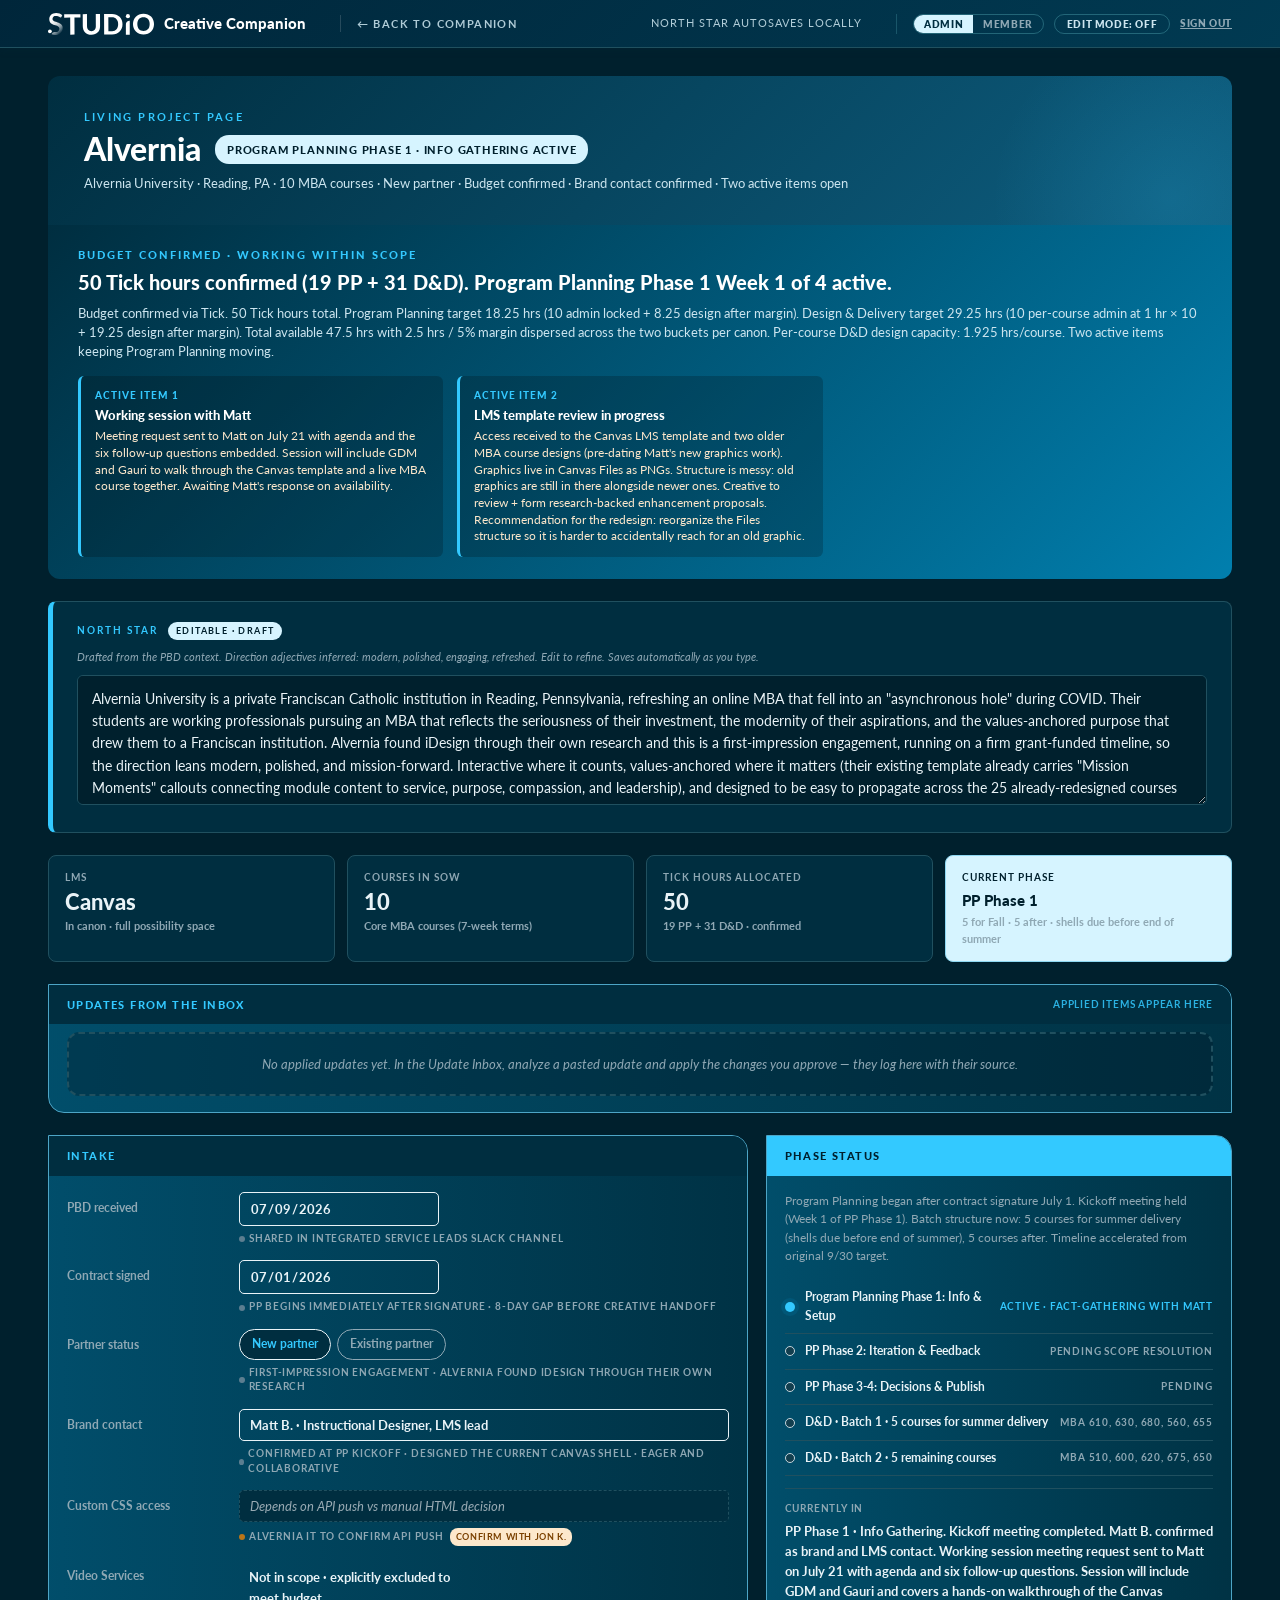
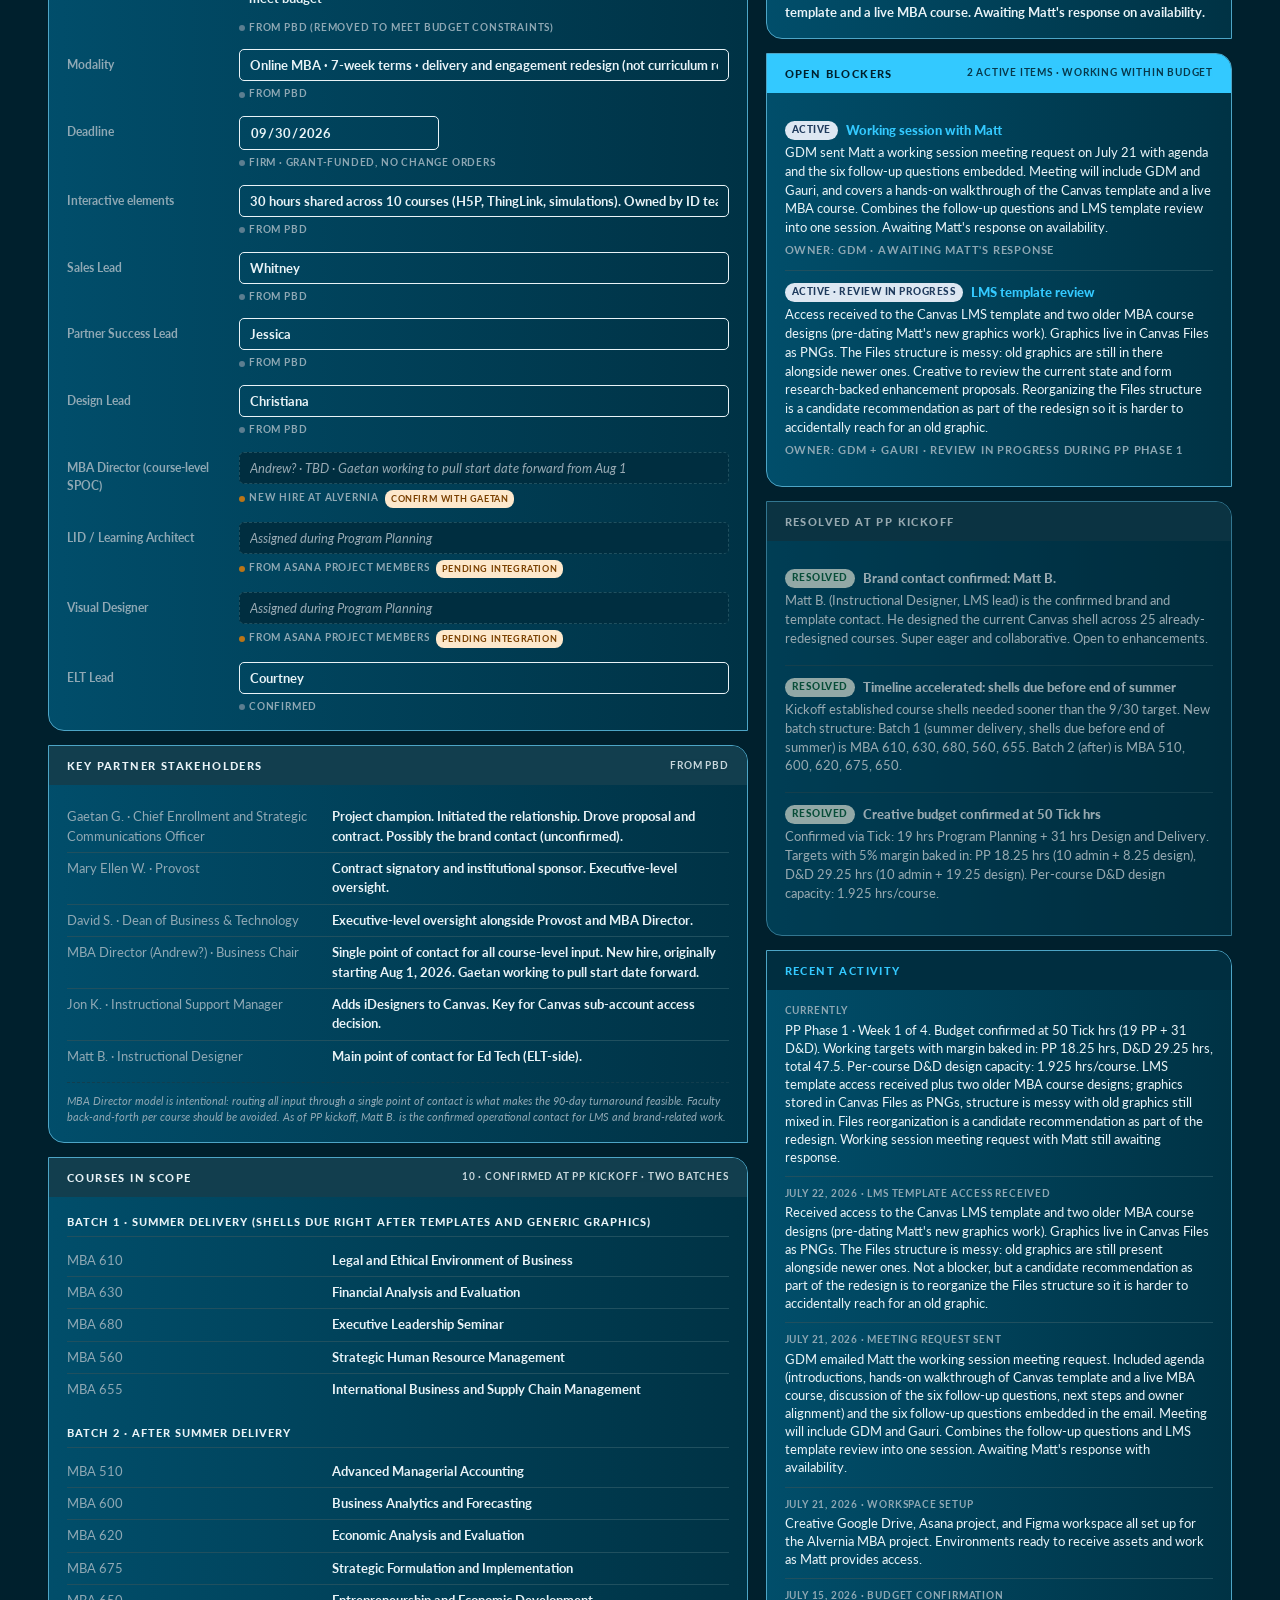
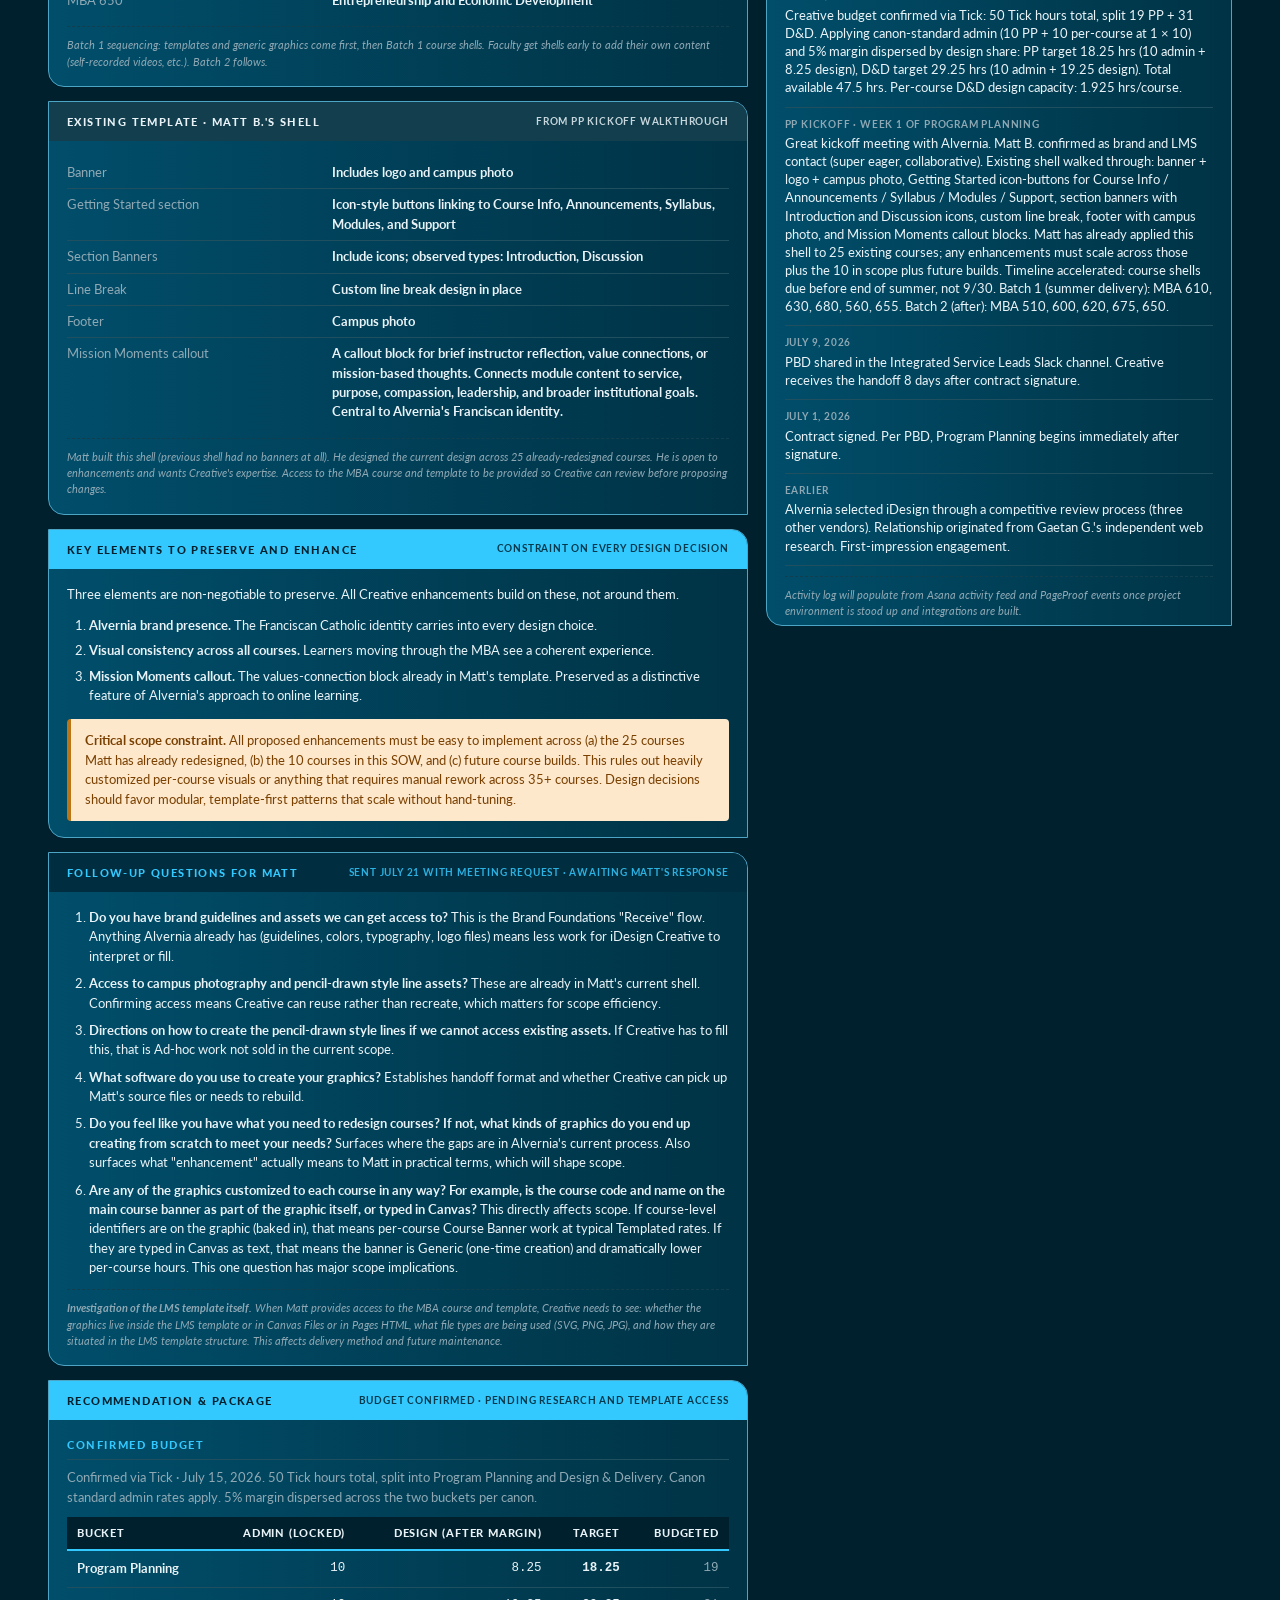
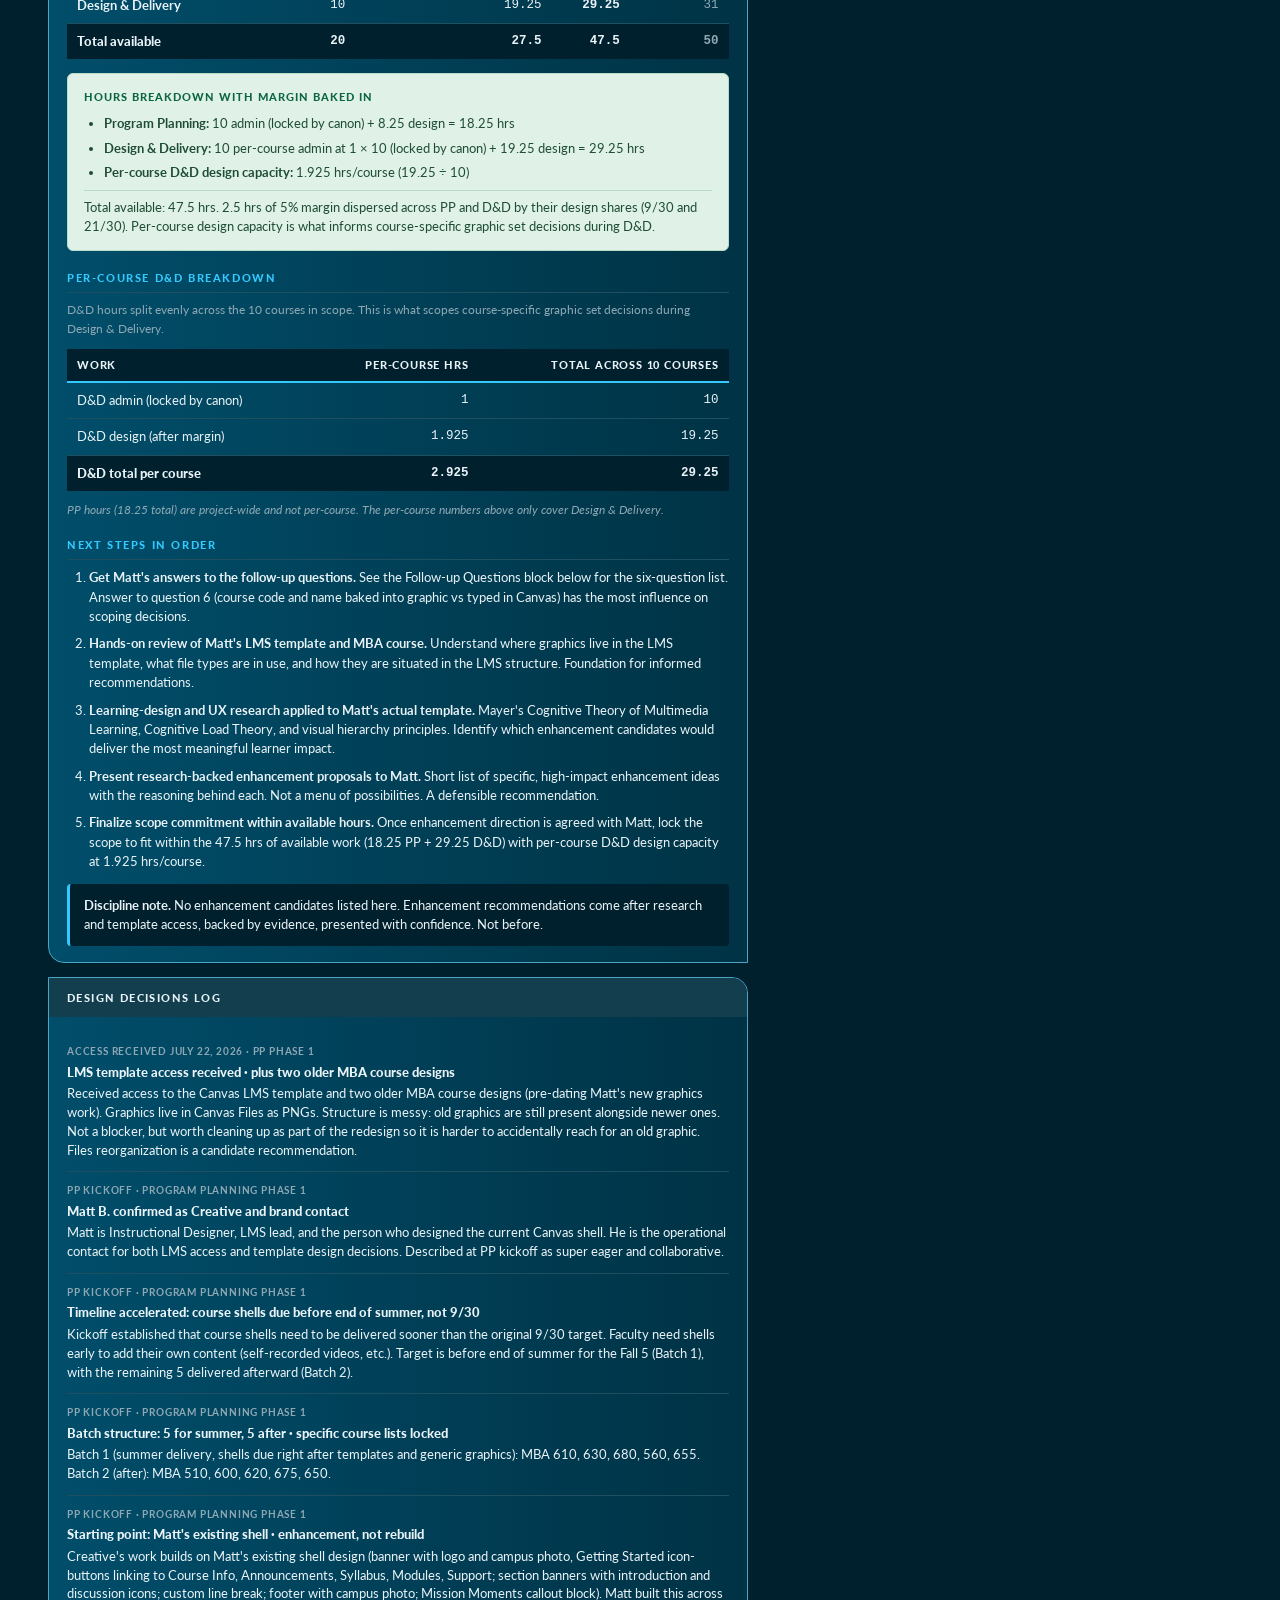
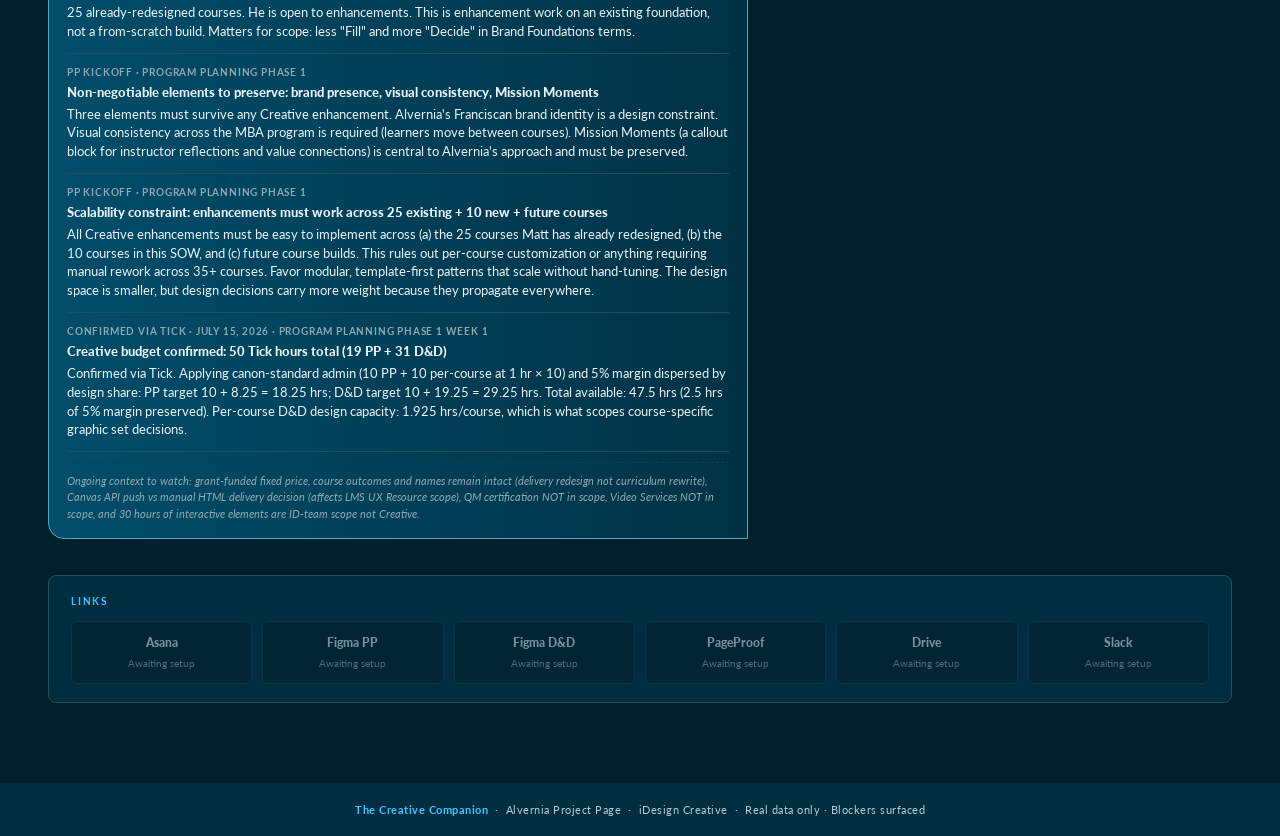
==== Projects/Alvernia.html @ 81668be8 "Studio Workspace — Creative Companion (interim prototype, hub-fronted) Co-Authored-By: Claude Opus 4" ====
<!DOCTYPE html>
<html lang="en">
<head>
<meta charset="UTF-8" />
<meta name="robots" content="noindex, nofollow" />
<meta name="viewport" content="width=device-width, initial-scale=1.0" />
<title>Alvernia · Studio | Creative Companion</title>
<link href="https://fonts.googleapis.com/css2?family=Lato:wght@300;400;700;900&display=swap" rel="stylesheet" />
<link rel="stylesheet" href="../assets/companion.css?v=5" />
<style>
  *, *::before, *::after { box-sizing: border-box; }
  body { font-family: 'Lato', system-ui, sans-serif; color: var(--text-body); background: var(--bg-soft); margin: 0; line-height: 1.55; }
  a { color: var(--blue); text-decoration: none; }
  a:hover { text-decoration: underline; }
  h1, h2, h3, h4 { color: var(--ink); font-weight: 900; line-height: 1.2; margin: 0; }
  p { margin: 0 0 0.85em; }
  :root {
    --navy: #002E40;
    --ink: #E9F3F7;
    --sub: #B3D9E7;
    --blue: #33C9FF;
    --cyan: #5CD4FF;
    --lime: #33C9FF;
    --slate: #5C7E90;
    --field: #00293A;
    --bg-card: #002E40;
    --bg-soft: #00202D;
    --bg-soft-2: #123E4E;
    --border: #20505F;
    --text-body: #E9F3F7;
    --text-muted: #8FA8B4;
    --shadow-sm: 0 1px 3px rgba(0,10,18,0.30);
    --shadow-md: 0 2px 14px rgba(0,10,18,0.40);
    --shadow-lg: 0 4px 24px rgba(0,10,18,0.50);
    --radius: 8px;
    --radius-lg: 12px;
  }

  /* Top nav */
  .topnav { background: var(--navy); position: sticky; top: 0; z-index: 100; box-shadow: 0 2px 8px rgba(0,46,64,0.20); }
  .topnav-inner { max-width: 1240px; margin: 0 auto; padding: 12px 28px; display: flex; align-items: center; gap: 18px; flex-wrap: wrap; }
  .brand { display: flex; align-items: center; gap: 10px; text-decoration: none; }
  .brand-mark { width: 28px; height: 28px; background: var(--lime); color: var(--ink); border-radius: 6px; display: flex; align-items: center; justify-content: center; font-weight: 900; font-size: 14px; }
  .brand-wordmark { color: #fff; font-size: 15px; font-weight: 900; }
  .brand-wordmark .accent { color: var(--lime); }
  .back-link { margin-left: 16px; color: #B0CCD7; font-size: 11px; text-transform: uppercase; letter-spacing: 1.4px; font-weight: 700; padding-left: 16px; border-left: 1px solid rgba(255,255,255,0.15); }
  .back-link:hover { color: var(--lime); text-decoration: none; }
  .save-state { margin-left: auto; font-size: 10.5px; color: #B0CCD7; text-transform: uppercase; letter-spacing: 1px; }
  .save-state.saved { color: var(--lime); }

  .container { max-width: 1240px; margin: 0 auto; padding: 0 28px 80px; }

  /* Partner header */
  .partner-header { background: linear-gradient(135deg, #002E40 0%, #0E5E80 100%); color: #fff; padding: 32px 36px; margin: 28px 0 0; border-radius: 12px 12px 0 0; position: relative; overflow: hidden; }
  .partner-header::after { content: ''; position: absolute; top: -40%; right: -10%; width: 360px; height: 360px; background: radial-gradient(circle, rgba(51,201,255,0.14) 0%, transparent 70%); pointer-events: none; }
  .ph-eyebrow { font-size: 11px; font-weight: 700; text-transform: uppercase; letter-spacing: 2.2px; color: var(--lime); margin-bottom: 8px; }
  .ph-name-row { display: flex; align-items: center; gap: 14px; margin-bottom: 8px; flex-wrap: wrap; }
  .ph-name { font-size: 32px; font-weight: 900; color: #fff; line-height: 1; }
  .ph-status-pill { background: #FDE8CC; color: #7A4000; padding: 6px 12px; border-radius: 14px; font-size: 11px; font-weight: 900; text-transform: uppercase; letter-spacing: 0.8px; }
  .ph-meta { font-size: 13px; color: #CCE5EF; margin-top: 6px; }

  /* Blocker banner. The important addition */
  .blocker-banner { background: linear-gradient(135deg, #8C2222 0%, #6B1818 100%); color: #fff; padding: 22px 30px; margin-bottom: 22px; border-radius: 0 0 12px 12px; }
  .blocker-banner-label { font-size: 10.5px; font-weight: 900; text-transform: uppercase; letter-spacing: 2px; color: #FDE8CC; margin-bottom: 6px; }
  .blocker-banner-title { font-size: 20px; font-weight: 900; color: #fff; margin-bottom: 10px; line-height: 1.2; }
  .blocker-banner-list { display: grid; grid-template-columns: 1fr 1fr 1fr; gap: 14px; margin-top: 14px; }
  .blocker-banner-item { background: rgba(0,0,0,0.20); padding: 12px 14px; border-radius: 6px; border-left: 3px solid #FDE8CC; }
  .blocker-banner-item .bb-num { font-size: 10px; color: #FDE8CC; text-transform: uppercase; letter-spacing: 1px; font-weight: 900; margin-bottom: 4px; }
  .blocker-banner-item .bb-title { font-size: 13px; color: #fff; font-weight: 900; margin-bottom: 4px; line-height: 1.3; }
  .blocker-banner-item .bb-detail { font-size: 11.5px; color: #FDE8CC; line-height: 1.45; }

  /* North Star */
  .north-star-card { background: var(--bg-card); border: 1px solid var(--border); border-left: 5px solid var(--lime); border-radius: 8px; padding: 20px 24px; margin-bottom: 22px; }
  .ns-label-row { display: flex; align-items: center; margin-bottom: 8px; gap: 10px; }
  .ns-label { font-size: 10px; font-weight: 700; color: var(--blue); text-transform: uppercase; letter-spacing: 2px; }
  .ns-editable-tag { font-size: 9px; font-weight: 700; color: #2A6B40; background: #E0F2E8; text-transform: uppercase; letter-spacing: 1.4px; padding: 2px 8px; border-radius: 10px; }
  .ns-help { font-size: 11px; color: var(--text-muted); margin-bottom: 10px; font-style: italic; }
  .ns-input { width: 100%; min-height: 130px; padding: 12px 14px; border: 1px solid var(--border); border-radius: 6px; font-family: inherit; font-size: 13.5px; line-height: 1.65; color: var(--text-body); resize: vertical; background: var(--bg-soft); }
  .ns-input:focus { outline: none; border-color: var(--blue); background: var(--field); box-shadow: 0 0 0 3px rgba(1,127,174,0.10); }

  /* Quick Facts */
  .stats-row { display: grid; grid-template-columns: repeat(4, 1fr); gap: 12px; margin-bottom: 22px; }
  .stat-card { background: var(--bg-card); border: 1px solid var(--border); border-radius: 8px; padding: 14px 16px; }
  .stat-card.highlight { background: var(--lime); border-color: #4DA5C6; }
  .stat-card.warn { background: var(--warn-bg); border: 1px solid #E8B8B8; }
  .stat-card.warn .stat-label { color: var(--warn); }
  .stat-card.warn .stat-value { color: var(--warn); }
  .stat-card.flag { background: #FDE8CC; border: 1px solid #E8C89A; }
  .stat-card.flag .stat-label { color: #7A4000; }
  .stat-card.flag .stat-value { color: #7A4000; }
  .stat-card.highlight .stat-label, .stat-card.highlight .stat-value { color: var(--ink); }
  .stat-label { font-size: 10px; color: var(--text-muted); text-transform: uppercase; letter-spacing: 1px; font-weight: 700; margin-bottom: 6px; display: block; }
  .stat-value { font-size: 22px; font-weight: 900; color: var(--ink); line-height: 1; }
  .stat-value.small { font-size: 15px; line-height: 1.2; }
  .stat-sub { font-size: 11px; color: var(--text-muted); font-weight: 700; margin-top: 4px; }

  /* Main grid */
  .main-grid { display: grid; grid-template-columns: 1.5fr 1fr; gap: 18px; margin-bottom: 22px; }
  .block { background: var(--bg-card); border: 1px solid var(--border); border-radius: 8px; margin-bottom: 14px; overflow: hidden; }
  .block-header { padding: 11px 18px; color: #fff; font-size: 11px; font-weight: 900; text-transform: uppercase; letter-spacing: 1.4px; display: flex; align-items: center; gap: 10px; }
  .block-header .meta { margin-left: auto; font-size: 10px; font-weight: 700; letter-spacing: 0.8px; opacity: 0.85; }
  .block-body { padding: 16px 18px; }
  .block-h-navy { background: var(--navy); color: var(--lime); }
  .block-h-blue { background: var(--blue); color: #00202D; }
  .block-h-slate { background: #123E4E; color: #E9F3F7; }
  .block-h-red { background: #7D570A; color: #FFF7E8; }

  /* Form fields */
  .form-grid { display: grid; grid-template-columns: 1fr; gap: 14px; }
  .field { display: grid; grid-template-columns: 160px 1fr; gap: 12px; align-items: start; }
  .field-label { font-size: 12px; color: var(--text-muted); padding-top: 7px; font-weight: 700; }
  .field-control { display: flex; flex-direction: column; gap: 4px; }

  input[type="text"], input[type="date"], input[type="number"], select, textarea {
    font-family: inherit; font-size: 13px; color: var(--text-body); background: var(--field);
    border: 1px solid var(--border); border-radius: 5px; padding: 7px 10px; width: 100%;
  }
  input::placeholder, textarea::placeholder { color: #98AAB3; font-style: italic; }
  input[type="date"] { max-width: 200px; }
  input[type="number"] { max-width: 140px; }

  .field.locked input[readonly], .field.locked textarea[readonly] {
    background: var(--bg-locked); color: var(--ink); border-color: var(--border-locked); cursor: default; font-weight: 700;
  }
  .field.locked input[readonly]:focus, .field.locked textarea[readonly]:focus { outline: none; box-shadow: none; }
  .field.locked .select-locked {
    background: var(--bg-locked); color: var(--ink); border: 1px solid var(--border-locked);
    border-radius: 5px; padding: 7px 28px 7px 10px; font-size: 13px; font-weight: 700; max-width: 240px; position: relative;
  }
  .field.pending input, .field.pending textarea {
    background: var(--bg-card); border-color: var(--border); border-style: dashed; color: var(--text-muted);
  }
  .field.pending input:focus, .field.pending textarea:focus { outline: none; }
  .field.blocker input[readonly], .field.blocker textarea[readonly] {
    background: var(--warn-bg); color: var(--warn); border: 1px solid #E8B8B8; cursor: default; font-weight: 700;
  }

  /* Radio pills */
  .radio-group { display: flex; gap: 6px; flex-wrap: wrap; }
  .radio-pill { position: relative; display: inline-flex; align-items: center; }
  .radio-pill input[type="radio"] { position: absolute; opacity: 0; width: 0; height: 0; }
  .radio-pill label { display: inline-block; padding: 5px 12px; border: 1px solid var(--border); border-radius: 18px; background: var(--field); cursor: pointer; font-size: 12px; font-weight: 700; color: var(--text-muted); }
  .field.locked .radio-pill input[type="radio"]:disabled + label { background: var(--bg-locked); color: var(--text-muted); border-color: var(--border-locked); cursor: default; opacity: 1; }
  .field.locked .radio-pill input[type="radio"]:disabled:checked + label { background: var(--navy); color: var(--lime); border-color: var(--ink); cursor: default; opacity: 1; }

  /* Source pills */
  .field-source { display: flex; align-items: center; gap: 6px; margin-top: 2px; flex-wrap: wrap; }
  .source-pill { display: inline-flex; align-items: center; gap: 4px; font-size: 9.5px; color: var(--text-muted); text-transform: uppercase; letter-spacing: 0.8px; font-weight: 700; }
  .source-pill .dot { width: 6px; height: 6px; border-radius: 50%; }
  .source-pill.locked .dot { background: var(--slate); }
  .source-pill.pending .dot { background: #BA7517; }
  .source-pill.blocker .dot { background: var(--warn); }
  .pending-badge { font-size: 9px; font-weight: 700; padding: 2px 6px; border-radius: 8px; background: #FDE8CC; color: #7A4000; text-transform: uppercase; letter-spacing: 0.6px; }
  .blocker-badge { font-size: 9px; font-weight: 700; padding: 2px 6px; border-radius: 8px; background: var(--warn-bg); color: var(--warn); text-transform: uppercase; letter-spacing: 0.6px; }

  .pill { display: inline-block; padding: 2px 7px; border-radius: 10px; font-size: 9.5px; font-weight: 900; text-transform: uppercase; letter-spacing: 0.5px; }
  .pill-warn { background: var(--warn-bg); color: var(--warn); }
  .pill-info { background: #DDE7F2; color: #1E3A5C; }
  .pill-lime { background: var(--lime); color: var(--ink); }
  .pill-amber { background: #FDE8CC; color: #7A4000; }

  /* Recommendation block */
  .reco-blocked { padding: 22px; text-align: center; background: var(--warn-bg); border: 1px dashed #E8B8B8; border-radius: 6px; }
  .reco-blocked h4 { color: var(--warn); font-size: 15px; margin-bottom: 8px; }
  .reco-blocked p { color: var(--warn); font-size: 12.5px; line-height: 1.55; margin: 0; }
  .reco-section-title { font-size: 11px; font-weight: 900; color: var(--blue); text-transform: uppercase; letter-spacing: 1.6px; margin: 18px 0 8px; padding-bottom: 6px; border-bottom: 1px solid var(--border); }
  .reco-section-title:first-child { margin-top: 0; }

  /* Decisions (empty state + entry styling matched to activity items) */
  .empty-state { padding: 22px 16px; text-align: center; color: var(--text-muted); font-style: italic; font-size: 12.5px; line-height: 1.5; }
  .decision { display: flex; flex-direction: column; padding: 11px 0; border-bottom: 1px solid var(--border); }
  .decision:last-of-type { border-bottom: none; }
  .decision .meta { order: 1; font-size: 10px; color: var(--text-muted); text-transform: uppercase; letter-spacing: 0.8px; font-weight: 700; margin-bottom: 4px; }
  .decision .title { order: 2; font-size: 13px; font-weight: 900; color: var(--ink); margin-bottom: 4px; line-height: 1.35; }
  .decision .rationale { order: 3; font-size: 12.5px; color: var(--text-body); line-height: 1.5; }

  /* Cycle tracker */
  .cycle-row { display: flex; align-items: center; gap: 10px; padding: 8px 0; border-bottom: 1px solid var(--border); font-size: 12px; }
  .cycle-row:last-child { border-bottom: none; }
  .cycle-dot { width: 10px; height: 10px; border-radius: 50%; flex-shrink: 0; }
  .cycle-dot.done { background: var(--lime); }
  .cycle-dot.active { background: var(--blue); box-shadow: 0 0 0 4px rgba(1,127,174,0.2); }
  .cycle-dot.pending { background: var(--bg-soft-2); border: 1px solid #C5D5DC; }
  .cycle-dot.next { background: #FDE8CC; border: 1px solid #E8C89A; }
  .cycle-label { flex: 1; color: var(--text-body); font-weight: 700; }
  .cycle-status { font-size: 10px; color: var(--text-muted); text-transform: uppercase; letter-spacing: 0.8px; font-weight: 700; }

  /* Blockers detailed */
  .blocker-item { padding: 12px 0; border-bottom: 1px solid var(--border); font-size: 12.5px; }
  .blocker-item:last-child { border-bottom: none; }
  .blocker-item .bi-title { color: var(--warn); font-weight: 900; margin-bottom: 4px; display: flex; align-items: center; gap: 8px; }
  .blocker-item .bi-body { color: var(--text-body); line-height: 1.5; margin-bottom: 4px; }
  .blocker-item .bi-owner { font-size: 10.5px; color: var(--text-muted); text-transform: uppercase; letter-spacing: 0.8px; font-weight: 700; }

  /* Activity */
  .activity-item { padding: 9px 0; border-bottom: 1px solid var(--border); }
  .activity-item:last-child { border-bottom: none; }
  .activity-date { font-size: 10px; color: var(--text-muted); text-transform: uppercase; letter-spacing: 0.8px; font-weight: 700; margin-bottom: 3px; }
  .activity-text { font-size: 12.5px; color: var(--text-body); line-height: 1.45; }
  .integration-note { font-size: 10.5px; color: var(--text-muted); margin-top: 10px; padding-top: 10px; border-top: 1px dashed var(--bg-soft-2); font-style: italic; }

  /* Stakeholder table */
  .stakeholder-table { width: 100%; font-size: 12.5px; border-collapse: collapse; }
  .stakeholder-table td { padding: 6px 0; vertical-align: top; }
  .stakeholder-table td:first-child { color: var(--text-muted); width: 40%; padding-right: 10px; }
  .stakeholder-table td:last-child { color: var(--text-body); font-weight: 700; }
  .stakeholder-table tr + tr td { border-top: 1px solid var(--border); }

  /* Links band */
  .links-band { background: var(--bg-card); border: 1px solid var(--border); border-radius: 8px; padding: 18px 22px; }
  .links-label { font-size: 10px; font-weight: 700; color: var(--blue); text-transform: uppercase; letter-spacing: 1.8px; margin-bottom: 12px; }
  .links-grid { display: grid; grid-template-columns: repeat(6, 1fr); gap: 10px; }
  .link-card { background: var(--bg-soft); border: 1px solid var(--bg-soft-2); padding: 12px; border-radius: 6px; text-align: center; color: var(--ink); text-decoration: none; }
  .link-card.pending { opacity: 0.5; cursor: default; }
  .link-name { font-size: 12px; font-weight: 900; margin-bottom: 3px; }
  .link-sub { font-size: 10px; color: var(--text-muted); }

  .footer { background: var(--navy); color: #B0CCD7; text-align: center; padding: 18px; font-size: 11px; letter-spacing: 0.5px; }
  .footer strong { color: var(--lime); }

  @media (max-width: 980px) {
    .stats-row { grid-template-columns: 1fr 1fr; }
    .main-grid { grid-template-columns: 1fr; }
    .links-grid { grid-template-columns: repeat(3, 1fr); }
    .blocker-banner-list { grid-template-columns: 1fr; }
    .ph-name { font-size: 24px; }
    .partner-header { padding: 22px; }
    .field { grid-template-columns: 1fr; gap: 4px; }
    .field-label { padding-top: 0; }
  }

  /* ===== Dark Studio restyle ===== */
  .studio-logo{height:22px;width:auto;display:block}
  body{background:var(--bg-soft);color:var(--text-body)}
  h1,h2,h3,h4{color:var(--ink)}
  a{color:var(--blue)}
  .topnav,.masthead,header.site{background:linear-gradient(135deg,#00263A,#013A52);border-bottom:1px solid var(--border)}
  .card,.block,.panel{background:linear-gradient(90deg,rgba(1,80,110,.95) 0%,rgba(0,51,70,.95) 100%);border:1px solid #4DA5C6;border-radius:0 16px 0 16px}
  input,select,textarea{background:var(--field);color:var(--text-body);border-color:var(--border)}
  .tag-lime{color:#002E40}
  /* contrast fix — navy ink on cerulean/lime/cyan fills (Studio rule) */
  .tag-blue,.tag-cyan,.tag-lime,.pill-lime,.sc-icon-2,.sc-icon-3,.phase-num,.faq-tier-num,.nav-tab.active{color:#00202D !important}
  /* lime-fill contrast (per-page variants) */
  .ph-status-pill,.stat-card.highlight,.stat-card.highlight .stat-label,.stat-card.highlight .stat-value,.pill-lime,.brand-mark{color:#00202D !important}
  .ns-editable-tag{color:#00202D !important;background:#D6F4FF !important}
  /* family match: soft cerulean-20 fills, no bright lime */
  .tag-lime,.ph-status-pill,.stat-card.highlight,.pill-lime,.faq-tier-num,.pill-applied{background:#D6F4FF !important;color:#00202D !important;border-color:#8FD8F2 !important}
  .stat-card.highlight .stat-label,.stat-card.highlight .stat-value{color:#00202D !important}
</style>
</head>
<body data-cc-partner="Alvernia" data-cc-root="../">

<nav class="topnav" aria-label="Top navigation">
  <div class="topnav-inner">
    <a href="../index.html" class="brand">
      <img class="studio-logo" src="../Studio-logo-white.svg" alt="iDesign Studio">
      <span class="brand-wordmark">Creative Companion</span>
    </a>
    <a href="../index.html" class="back-link">&larr; Back to Companion</a>
    <span class="save-state" id="save-status">North Star autosaves locally</span>
  </div>
</nav>

<div class="container">

  <header class="partner-header">
    <div class="ph-eyebrow">Living Project Page</div>
    <div class="ph-name-row">
      <span class="ph-name">Alvernia</span>
      <span class="ph-status-pill">Program Planning Phase 1 · Info Gathering active</span>
    </div>
    <div class="ph-meta">Alvernia University · Reading, PA · 10 MBA courses · New partner · Budget confirmed · Brand contact confirmed · Two active items open</div>
  </header>

  <div class="blocker-banner" style="background: linear-gradient(135deg, #002E40 0%, #017FAE 100%);">
    <div class="blocker-banner-label" style="color: #33C9FF;">Budget confirmed · working within scope</div>
    <div class="blocker-banner-title">50 Tick hours confirmed (19 PP + 31 D&amp;D). Program Planning Phase 1 Week 1 of 4 active.</div>
    <div style="font-size: 12.5px; color: #CCE5EF; line-height: 1.55;">Budget confirmed via Tick. 50 Tick hours total. Program Planning target 18.25 hrs (10 admin locked + 8.25 design after margin). Design &amp; Delivery target 29.25 hrs (10 per-course admin at 1 hr × 10 + 19.25 design after margin). Total available 47.5 hrs with 2.5 hrs / 5% margin dispersed across the two buckets per canon. Per-course D&amp;D design capacity: 1.925 hrs/course. Two active items keeping Program Planning moving.</div>
    <div class="blocker-banner-list">
      <div class="blocker-banner-item" style="border-left-color: #33C9FF;">
        <div class="bb-num" style="color: #33C9FF;">Active item 1</div>
        <div class="bb-title">Working session with Matt</div>
        <div class="bb-detail">Meeting request sent to Matt on July 21 with agenda and the six follow-up questions embedded. Session will include GDM and Gauri to walk through the Canvas template and a live MBA course together. Awaiting Matt's response on availability.</div>
      </div>
      <div class="blocker-banner-item" style="border-left-color: #33C9FF;">
        <div class="bb-num" style="color: #33C9FF;">Active item 2</div>
        <div class="bb-title">LMS template review in progress</div>
        <div class="bb-detail">Access received to the Canvas LMS template and two older MBA course designs (pre-dating Matt's new graphics work). Graphics live in Canvas Files as PNGs. Structure is messy: old graphics are still in there alongside newer ones. Creative to review + form research-backed enhancement proposals. Recommendation for the redesign: reorganize the Files structure so it is harder to accidentally reach for an old graphic.</div>
      </div>
    </div>
  </div>

  <div class="north-star-card">
    <div class="ns-label-row">
      <span class="ns-label">North Star</span>
      <span class="ns-editable-tag">Editable · Draft</span>
    </div>
    <div class="ns-help">Drafted from the PBD context. Direction adjectives inferred: modern, polished, engaging, refreshed. Edit to refine. Saves automatically as you type.</div>
    <textarea class="ns-input" id="north-star">Alvernia University is a private Franciscan Catholic institution in Reading, Pennsylvania, refreshing an online MBA that fell into an "asynchronous hole" during COVID. Their students are working professionals pursuing an MBA that reflects the seriousness of their investment, the modernity of their aspirations, and the values-anchored purpose that drew them to a Franciscan institution. Alvernia found iDesign through their own research and this is a first-impression engagement, running on a firm grant-funded timeline, so the direction leans modern, polished, and mission-forward. Interactive where it counts, values-anchored where it matters (their existing template already carries "Mission Moments" callouts connecting module content to service, purpose, compassion, and leadership), and designed to be easy to propagate across the 25 already-redesigned courses and future builds. Across 10 core MBA courses in the online program. Giving Alvernia a refreshed learning experience that supports enrollment, boosts retention, and makes the case for what a mission-driven online MBA can look like.</textarea>
  </div>

  <div class="stats-row">
    <div class="stat-card">
      <div class="stat-label">LMS</div>
      <div class="stat-value">Canvas</div>
      <div class="stat-sub">In canon · full possibility space</div>
    </div>
    <div class="stat-card">
      <div class="stat-label">Courses in SOW</div>
      <div class="stat-value">10</div>
      <div class="stat-sub">Core MBA courses (7-week terms)</div>
    </div>
    <div class="stat-card">
      <div class="stat-label">Tick hours allocated</div>
      <div class="stat-value">50</div>
      <div class="stat-sub">19 PP + 31 D&amp;D · confirmed</div>
    </div>
    <div class="stat-card highlight">
      <div class="stat-label">Current phase</div>
      <div class="stat-value small">PP Phase 1</div>
      <div class="stat-sub">5 for Fall · 5 after · shells due before end of summer</div>
    </div>
  </div>

  <div class="block" style="margin-bottom:22px">
  <div class="block-header block-h-navy">Updates from the Inbox <span class="meta">Applied items appear here</span></div>
  <div class="block-body" style="padding-top:8px"><div id="cc-partner-feed"></div></div>
</div>
<div class="main-grid">

    <div>

      <div class="block">
        <div class="block-header block-h-navy">Intake</div>
        <div class="block-body">
          <div class="form-grid">

            <div class="field locked">
              <label class="field-label">PBD received</label>
              <div class="field-control">
                <input type="date" value="2026-07-09" readonly />
                <div class="field-source"><span class="source-pill locked"><span class="dot"></span>Shared in Integrated Service Leads Slack channel</span></div>
              </div>
            </div>

            <div class="field locked">
              <label class="field-label">Contract signed</label>
              <div class="field-control">
                <input type="date" value="2026-07-01" readonly />
                <div class="field-source"><span class="source-pill locked"><span class="dot"></span>PP begins immediately after signature · 8-day gap before Creative handoff</span></div>
              </div>
            </div>

            <div class="field locked">
              <label class="field-label">Partner status</label>
              <div class="field-control">
                <div class="radio-group">
                  <span class="radio-pill"><input type="radio" name="ps" disabled checked /><label>New partner</label></span>
                  <span class="radio-pill"><input type="radio" name="ps" disabled /><label>Existing partner</label></span>
                </div>
                <div class="field-source"><span class="source-pill locked"><span class="dot"></span>First-impression engagement · Alvernia found iDesign through their own research</span></div>
              </div>
            </div>

            <div class="field locked">
              <label class="field-label">Brand contact</label>
              <div class="field-control">
                <input type="text" value="Matt B. · Instructional Designer, LMS lead" readonly />
                <div class="field-source"><span class="source-pill locked"><span class="dot"></span>Confirmed at PP kickoff · designed the current Canvas shell · eager and collaborative</span></div>
              </div>
            </div>

            <div class="field pending">
              <label class="field-label">Custom CSS access</label>
              <div class="field-control">
                <input type="text" placeholder="Depends on API push vs manual HTML decision" />
                <div class="field-source"><span class="source-pill pending"><span class="dot"></span>Alvernia IT to confirm API push</span> <span class="pending-badge">Confirm with Jon K.</span></div>
              </div>
            </div>

            <div class="field locked">
              <label class="field-label">Video Services</label>
              <div class="field-control">
                <div class="select-locked">Not in scope · explicitly excluded to meet budget</div>
                <div class="field-source"><span class="source-pill locked"><span class="dot"></span>From PBD (removed to meet budget constraints)</span></div>
              </div>
            </div>

            <div class="field locked">
              <label class="field-label">Modality</label>
              <div class="field-control">
                <input type="text" value="Online MBA · 7-week terms · delivery and engagement redesign (not curriculum rewrite)" readonly />
                <div class="field-source"><span class="source-pill locked"><span class="dot"></span>From PBD</span></div>
              </div>
            </div>

            <div class="field locked">
              <label class="field-label">Deadline</label>
              <div class="field-control">
                <input type="date" value="2026-09-30" readonly />
                <div class="field-source"><span class="source-pill locked"><span class="dot"></span>Firm · grant-funded, no change orders</span></div>
              </div>
            </div>

            <div class="field locked">
              <label class="field-label">Interactive elements</label>
              <div class="field-control">
                <input type="text" value="30 hours shared across 10 courses (H5P, ThingLink, simulations). Owned by ID team, not Creative." readonly />
                <div class="field-source"><span class="source-pill locked"><span class="dot"></span>From PBD</span></div>
              </div>
            </div>

            <div class="field locked">
              <label class="field-label">Sales Lead</label>
              <div class="field-control">
                <input type="text" value="Whitney" readonly />
                <div class="field-source"><span class="source-pill locked"><span class="dot"></span>From PBD</span></div>
              </div>
            </div>

            <div class="field locked">
              <label class="field-label">Partner Success Lead</label>
              <div class="field-control">
                <input type="text" value="Jessica" readonly />
                <div class="field-source"><span class="source-pill locked"><span class="dot"></span>From PBD</span></div>
              </div>
            </div>

            <div class="field locked">
              <label class="field-label">Design Lead</label>
              <div class="field-control">
                <input type="text" value="Christiana" readonly />
                <div class="field-source"><span class="source-pill locked"><span class="dot"></span>From PBD</span></div>
              </div>
            </div>

            <div class="field pending">
              <label class="field-label">MBA Director (course-level SPOC)</label>
              <div class="field-control">
                <input type="text" placeholder="Andrew? · TBD · Gaetan working to pull start date forward from Aug 1" />
                <div class="field-source"><span class="source-pill pending"><span class="dot"></span>New hire at Alvernia</span> <span class="pending-badge">Confirm with Gaetan</span></div>
              </div>
            </div>

            <div class="field pending">
              <label class="field-label">LID / Learning Architect</label>
              <div class="field-control">
                <input type="text" placeholder="Assigned during Program Planning" />
                <div class="field-source"><span class="source-pill pending"><span class="dot"></span>From Asana project members</span> <span class="pending-badge">Pending integration</span></div>
              </div>
            </div>

            <div class="field pending">
              <label class="field-label">Visual Designer</label>
              <div class="field-control">
                <input type="text" placeholder="Assigned during Program Planning" />
                <div class="field-source"><span class="source-pill pending"><span class="dot"></span>From Asana project members</span> <span class="pending-badge">Pending integration</span></div>
              </div>
            </div>

            <div class="field locked">
              <label class="field-label">ELT Lead</label>
              <div class="field-control">
                <input type="text" value="Courtney" readonly />
                <div class="field-source"><span class="source-pill locked"><span class="dot"></span>Confirmed</span></div>
              </div>
            </div>

          </div>
        </div>
      </div>

      <div class="block">
        <div class="block-header block-h-slate">Key Partner Stakeholders <span class="meta">From PBD</span></div>
        <div class="block-body">
          <table class="stakeholder-table">
            <tr><td>Gaetan G. · Chief Enrollment and Strategic Communications Officer</td><td>Project champion. Initiated the relationship. Drove proposal and contract. Possibly the brand contact (unconfirmed).</td></tr>
            <tr><td>Mary Ellen W. · Provost</td><td>Contract signatory and institutional sponsor. Executive-level oversight.</td></tr>
            <tr><td>David S. · Dean of Business &amp; Technology</td><td>Executive-level oversight alongside Provost and MBA Director.</td></tr>
            <tr><td>MBA Director (Andrew?) · Business Chair</td><td>Single point of contact for all course-level input. New hire, originally starting Aug 1, 2026. Gaetan working to pull start date forward.</td></tr>
            <tr><td>Jon K. · Instructional Support Manager</td><td>Adds iDesigners to Canvas. Key for Canvas sub-account access decision.</td></tr>
            <tr><td>Matt B. · Instructional Designer</td><td>Main point of contact for Ed Tech (ELT-side).</td></tr>
          </table>
          <div class="integration-note">MBA Director model is intentional: routing all input through a single point of contact is what makes the 90-day turnaround feasible. Faculty back-and-forth per course should be avoided. As of PP kickoff, Matt B. is the confirmed operational contact for LMS and brand-related work.</div>
        </div>
      </div>

      <div class="block">
        <div class="block-header block-h-slate">Courses in scope <span class="meta">10 · confirmed at PP kickoff · two batches</span></div>
        <div class="block-body">
          <div style="font-size: 11px; font-weight: 900; color: var(--ink); text-transform: uppercase; letter-spacing: 1px; margin-bottom: 8px; padding-bottom: 6px; border-bottom: 1px solid var(--border);">Batch 1 · Summer delivery (shells due right after templates and generic graphics)</div>
          <table class="stakeholder-table" style="margin-bottom: 18px;">
            <tr><td>MBA 610</td><td>Legal and Ethical Environment of Business</td></tr>
            <tr><td>MBA 630</td><td>Financial Analysis and Evaluation</td></tr>
            <tr><td>MBA 680</td><td>Executive Leadership Seminar</td></tr>
            <tr><td>MBA 560</td><td>Strategic Human Resource Management</td></tr>
            <tr><td>MBA 655</td><td>International Business and Supply Chain Management</td></tr>
          </table>
          <div style="font-size: 11px; font-weight: 900; color: var(--ink); text-transform: uppercase; letter-spacing: 1px; margin-bottom: 8px; padding-bottom: 6px; border-bottom: 1px solid var(--border);">Batch 2 · After summer delivery</div>
          <table class="stakeholder-table">
            <tr><td>MBA 510</td><td>Advanced Managerial Accounting</td></tr>
            <tr><td>MBA 600</td><td>Business Analytics and Forecasting</td></tr>
            <tr><td>MBA 620</td><td>Economic Analysis and Evaluation</td></tr>
            <tr><td>MBA 675</td><td>Strategic Formulation and Implementation</td></tr>
            <tr><td>MBA 650</td><td>Entrepreneurship and Economic Development</td></tr>
          </table>
          <div class="integration-note">Batch 1 sequencing: templates and generic graphics come first, then Batch 1 course shells. Faculty get shells early to add their own content (self-recorded videos, etc.). Batch 2 follows.</div>
        </div>
      </div>

      <div class="block">
        <div class="block-header block-h-slate">Existing template · Matt B.'s shell <span class="meta">From PP kickoff walkthrough</span></div>
        <div class="block-body">
          <table class="stakeholder-table">
            <tr><td>Banner</td><td>Includes logo and campus photo</td></tr>
            <tr><td>Getting Started section</td><td>Icon-style buttons linking to Course Info, Announcements, Syllabus, Modules, and Support</td></tr>
            <tr><td>Section Banners</td><td>Include icons; observed types: Introduction, Discussion</td></tr>
            <tr><td>Line Break</td><td>Custom line break design in place</td></tr>
            <tr><td>Footer</td><td>Campus photo</td></tr>
            <tr><td>Mission Moments callout</td><td>A callout block for brief instructor reflection, value connections, or mission-based thoughts. Connects module content to service, purpose, compassion, leadership, and broader institutional goals. Central to Alvernia's Franciscan identity.</td></tr>
          </table>
          <div class="integration-note">Matt built this shell (previous shell had no banners at all). He designed the current design across 25 already-redesigned courses. He is open to enhancements and wants Creative's expertise. Access to the MBA course and template to be provided so Creative can review before proposing changes.</div>
        </div>
      </div>

      <div class="block">
        <div class="block-header block-h-blue">Key elements to preserve and enhance <span class="meta">Constraint on every design decision</span></div>
        <div class="block-body">
          <div style="font-size: 12.5px; color: var(--text-body); line-height: 1.55; margin-bottom: 12px;">Three elements are non-negotiable to preserve. All Creative enhancements build on these, not around them.</div>
          <ol style="font-size: 12.5px; color: var(--text-body); padding-left: 22px; line-height: 1.55; margin: 0 0 14px;">
            <li style="margin-bottom: 6px;"><strong>Alvernia brand presence.</strong> The Franciscan Catholic identity carries into every design choice.</li>
            <li style="margin-bottom: 6px;"><strong>Visual consistency across all courses.</strong> Learners moving through the MBA see a coherent experience.</li>
            <li style="margin-bottom: 0;"><strong>Mission Moments callout.</strong> The values-connection block already in Matt's template. Preserved as a distinctive feature of Alvernia's approach to online learning.</li>
          </ol>
          <div class="callout" style="background: #FDE8CC; border-left: 4px solid #BA7517; padding: 12px 14px; border-radius: 4px; font-size: 12.5px; line-height: 1.55; color: #7A4000; margin: 0;"><strong>Critical scope constraint.</strong> All proposed enhancements must be easy to implement across (a) the 25 courses Matt has already redesigned, (b) the 10 courses in this SOW, and (c) future course builds. This rules out heavily customized per-course visuals or anything that requires manual rework across 35+ courses. Design decisions should favor modular, template-first patterns that scale without hand-tuning.</div>
        </div>
      </div>

      <div class="block">
        <div class="block-header block-h-navy">Follow-up questions for Matt <span class="meta">Sent July 21 with meeting request · awaiting Matt's response</span></div>
        <div class="block-body">
          <ol style="font-size: 12.5px; color: var(--text-body); padding-left: 22px; line-height: 1.55; margin: 0 0 12px;">
            <li style="margin-bottom: 8px;"><strong>Do you have brand guidelines and assets we can get access to?</strong> This is the Brand Foundations "Receive" flow. Anything Alvernia already has (guidelines, colors, typography, logo files) means less work for iDesign Creative to interpret or fill.</li>
            <li style="margin-bottom: 8px;"><strong>Access to campus photography and pencil-drawn style line assets?</strong> These are already in Matt's current shell. Confirming access means Creative can reuse rather than recreate, which matters for scope efficiency.</li>
            <li style="margin-bottom: 8px;"><strong>Directions on how to create the pencil-drawn style lines if we cannot access existing assets.</strong> If Creative has to fill this, that is Ad-hoc work not sold in the current scope.</li>
            <li style="margin-bottom: 8px;"><strong>What software do you use to create your graphics?</strong> Establishes handoff format and whether Creative can pick up Matt's source files or needs to rebuild.</li>
            <li style="margin-bottom: 8px;"><strong>Do you feel like you have what you need to redesign courses? If not, what kinds of graphics do you end up creating from scratch to meet your needs?</strong> Surfaces where the gaps are in Alvernia's current process. Also surfaces what "enhancement" actually means to Matt in practical terms, which will shape scope.</li>
            <li style="margin-bottom: 0;"><strong>Are any of the graphics customized to each course in any way? For example, is the course code and name on the main course banner as part of the graphic itself, or typed in Canvas?</strong> This directly affects scope. If course-level identifiers are on the graphic (baked in), that means per-course Course Banner work at typical Templated rates. If they are typed in Canvas as text, that means the banner is Generic (one-time creation) and dramatically lower per-course hours. This one question has major scope implications.</li>
          </ol>
          <div class="integration-note" style="margin-top: 8px;"><strong>Investigation of the LMS template itself.</strong> When Matt provides access to the MBA course and template, Creative needs to see: whether the graphics live inside the LMS template or in Canvas Files or in Pages HTML, what file types are being used (SVG, PNG, JPG), and how they are situated in the LMS template structure. This affects delivery method and future maintenance.</div>
        </div>
      </div>

      <div class="block">
        <div class="block-header block-h-blue">Recommendation &amp; Package <span class="meta">Budget confirmed · pending research and template access</span></div>
        <div class="block-body">

          <div class="reco-section-title">Confirmed budget</div>
          <p style="font-size: 12.5px; color: var(--text-muted); margin-bottom: 10px;">Confirmed via Tick · July 15, 2026. 50 Tick hours total, split into Program Planning and Design &amp; Delivery. Canon standard admin rates apply. 5% margin dispersed across the two buckets per canon.</p>

          <table style="width: 100%; border-collapse: collapse; font-size: 12.5px; margin-bottom: 14px;">
            <thead>
              <tr>
                <th style="text-align: left; background: var(--bg-soft); color: var(--ink); font-size: 10.5px; font-weight: 900; text-transform: uppercase; letter-spacing: 0.8px; padding: 8px 10px; border-bottom: 2px solid var(--blue);">Bucket</th>
                <th style="text-align: right; background: var(--bg-soft); color: var(--ink); font-size: 10.5px; font-weight: 900; text-transform: uppercase; letter-spacing: 0.8px; padding: 8px 10px; border-bottom: 2px solid var(--blue);">Admin (locked)</th>
                <th style="text-align: right; background: var(--bg-soft); color: var(--ink); font-size: 10.5px; font-weight: 900; text-transform: uppercase; letter-spacing: 0.8px; padding: 8px 10px; border-bottom: 2px solid var(--blue);">Design (after margin)</th>
                <th style="text-align: right; background: var(--bg-soft); color: var(--ink); font-size: 10.5px; font-weight: 900; text-transform: uppercase; letter-spacing: 0.8px; padding: 8px 10px; border-bottom: 2px solid var(--blue);">Target</th>
                <th style="text-align: right; background: var(--bg-soft); color: var(--ink); font-size: 10.5px; font-weight: 900; text-transform: uppercase; letter-spacing: 0.8px; padding: 8px 10px; border-bottom: 2px solid var(--blue);">Budgeted</th>
              </tr>
            </thead>
            <tbody>
              <tr>
                <td style="padding: 8px 10px; border-bottom: 1px solid var(--border);"><strong>Program Planning</strong></td>
                <td style="padding: 8px 10px; border-bottom: 1px solid var(--border); text-align: right; font-family: 'Courier New', monospace;">10</td>
                <td style="padding: 8px 10px; border-bottom: 1px solid var(--border); text-align: right; font-family: 'Courier New', monospace;">8.25</td>
                <td style="padding: 8px 10px; border-bottom: 1px solid var(--border); text-align: right; font-family: 'Courier New', monospace; font-weight: 700; color: var(--ink);">18.25</td>
                <td style="padding: 8px 10px; border-bottom: 1px solid var(--border); text-align: right; font-family: 'Courier New', monospace; color: var(--text-muted);">19</td>
              </tr>
              <tr>
                <td style="padding: 8px 10px; border-bottom: 1px solid var(--border);"><strong>Design &amp; Delivery</strong></td>
                <td style="padding: 8px 10px; border-bottom: 1px solid var(--border); text-align: right; font-family: 'Courier New', monospace;">10</td>
                <td style="padding: 8px 10px; border-bottom: 1px solid var(--border); text-align: right; font-family: 'Courier New', monospace;">19.25</td>
                <td style="padding: 8px 10px; border-bottom: 1px solid var(--border); text-align: right; font-family: 'Courier New', monospace; font-weight: 700; color: var(--ink);">29.25</td>
                <td style="padding: 8px 10px; border-bottom: 1px solid var(--border); text-align: right; font-family: 'Courier New', monospace; color: var(--text-muted);">31</td>
              </tr>
              <tr>
                <td style="padding: 8px 10px; font-weight: 900; background: var(--bg-soft);">Total available</td>
                <td style="padding: 8px 10px; text-align: right; font-family: 'Courier New', monospace; font-weight: 900; background: var(--bg-soft);">20</td>
                <td style="padding: 8px 10px; text-align: right; font-family: 'Courier New', monospace; font-weight: 900; background: var(--bg-soft);">27.5</td>
                <td style="padding: 8px 10px; text-align: right; font-family: 'Courier New', monospace; font-weight: 900; background: var(--bg-soft); color: var(--ink);">47.5</td>
                <td style="padding: 8px 10px; text-align: right; font-family: 'Courier New', monospace; font-weight: 900; background: var(--bg-soft); color: var(--text-muted);">50</td>
              </tr>
            </tbody>
          </table>

          <div style="background: #E0F2E8; border: 1px solid #B9DCC9; padding: 14px 16px; border-radius: 6px; margin-bottom: 18px;">
            <div style="font-size: 11px; font-weight: 900; color: #0D6640; text-transform: uppercase; letter-spacing: 1px; margin-bottom: 8px;">Hours breakdown with margin baked in</div>
            <ul style="font-size: 13px; color: #1F4D34; line-height: 1.55; margin: 0 0 8px; padding-left: 20px;">
              <li style="margin-bottom: 4px;"><strong>Program Planning:</strong> 10 admin (locked by canon) + 8.25 design = 18.25 hrs</li>
              <li style="margin-bottom: 4px;"><strong>Design &amp; Delivery:</strong> 10 per-course admin at 1 × 10 (locked by canon) + 19.25 design = 29.25 hrs</li>
              <li style="margin-bottom: 0;"><strong>Per-course D&amp;D design capacity:</strong> 1.925 hrs/course (19.25 ÷ 10)</li>
            </ul>
            <div style="font-size: 12.5px; color: #1F4D34; line-height: 1.5; padding-top: 8px; border-top: 1px solid #B9DCC9;">Total available: 47.5 hrs. 2.5 hrs of 5% margin dispersed across PP and D&amp;D by their design shares (9/30 and 21/30). Per-course design capacity is what informs course-specific graphic set decisions during D&amp;D.</div>
          </div>

          <div class="reco-section-title">Per-course D&amp;D breakdown</div>
          <p style="font-size: 12px; color: var(--text-muted); margin: 0 0 10px;">D&amp;D hours split evenly across the 10 courses in scope. This is what scopes course-specific graphic set decisions during Design &amp; Delivery.</p>
          <table style="width: 100%; border-collapse: collapse; font-size: 12.5px; margin-bottom: 10px;">
            <thead>
              <tr>
                <th style="text-align: left; background: var(--bg-soft); color: var(--ink); font-size: 10.5px; font-weight: 900; text-transform: uppercase; letter-spacing: 0.8px; padding: 8px 10px; border-bottom: 2px solid var(--blue);">Work</th>
                <th style="text-align: right; background: var(--bg-soft); color: var(--ink); font-size: 10.5px; font-weight: 900; text-transform: uppercase; letter-spacing: 0.8px; padding: 8px 10px; border-bottom: 2px solid var(--blue);">Per-course hrs</th>
                <th style="text-align: right; background: var(--bg-soft); color: var(--ink); font-size: 10.5px; font-weight: 900; text-transform: uppercase; letter-spacing: 0.8px; padding: 8px 10px; border-bottom: 2px solid var(--blue);">Total across 10 courses</th>
              </tr>
            </thead>
            <tbody>
              <tr>
                <td style="padding: 8px 10px; border-bottom: 1px solid var(--border);">D&amp;D admin (locked by canon)</td>
                <td style="padding: 8px 10px; border-bottom: 1px solid var(--border); text-align: right; font-family: 'Courier New', monospace;">1</td>
                <td style="padding: 8px 10px; border-bottom: 1px solid var(--border); text-align: right; font-family: 'Courier New', monospace;">10</td>
              </tr>
              <tr>
                <td style="padding: 8px 10px; border-bottom: 1px solid var(--border);">D&amp;D design (after margin)</td>
                <td style="padding: 8px 10px; border-bottom: 1px solid var(--border); text-align: right; font-family: 'Courier New', monospace;">1.925</td>
                <td style="padding: 8px 10px; border-bottom: 1px solid var(--border); text-align: right; font-family: 'Courier New', monospace;">19.25</td>
              </tr>
              <tr style="background: var(--bg-soft);">
                <td style="padding: 8px 10px; font-weight: 900; color: var(--ink);">D&amp;D total per course</td>
                <td style="padding: 8px 10px; text-align: right; font-family: 'Courier New', monospace; font-weight: 900; color: var(--ink);">2.925</td>
                <td style="padding: 8px 10px; text-align: right; font-family: 'Courier New', monospace; font-weight: 900; color: var(--ink);">29.25</td>
              </tr>
            </tbody>
          </table>
          <div style="font-size: 11.5px; color: var(--text-muted); line-height: 1.5; font-style: italic; margin-bottom: 18px;">PP hours (18.25 total) are project-wide and not per-course. The per-course numbers above only cover Design &amp; Delivery.</div>

          <div class="reco-section-title">Next steps in order</div>
          <ol style="font-size: 12.5px; color: var(--text-body); padding-left: 22px; line-height: 1.55; margin: 0 0 12px;">
            <li style="margin-bottom: 8px;"><strong>Get Matt's answers to the follow-up questions.</strong> See the Follow-up Questions block below for the six-question list. Answer to question 6 (course code and name baked into graphic vs typed in Canvas) has the most influence on scoping decisions.</li>
            <li style="margin-bottom: 8px;"><strong>Hands-on review of Matt's LMS template and MBA course.</strong> Understand where graphics live in the LMS template, what file types are in use, and how they are situated in the LMS structure. Foundation for informed recommendations.</li>
            <li style="margin-bottom: 8px;"><strong>Learning-design and UX research applied to Matt's actual template.</strong> Mayer's Cognitive Theory of Multimedia Learning, Cognitive Load Theory, and visual hierarchy principles. Identify which enhancement candidates would deliver the most meaningful learner impact.</li>
            <li style="margin-bottom: 8px;"><strong>Present research-backed enhancement proposals to Matt.</strong> Short list of specific, high-impact enhancement ideas with the reasoning behind each. Not a menu of possibilities. A defensible recommendation.</li>
            <li style="margin-bottom: 0;"><strong>Finalize scope commitment within available hours.</strong> Once enhancement direction is agreed with Matt, lock the scope to fit within the 47.5 hrs of available work (18.25 PP + 29.25 D&amp;D) with per-course D&amp;D design capacity at 1.925 hrs/course.</li>
          </ol>

          <div style="background: var(--bg-soft); border-left: 3px solid var(--blue); padding: 12px 14px; border-radius: 4px; font-size: 12.5px; line-height: 1.55; margin: 12px 0 0;"><strong>Discipline note.</strong> No enhancement candidates listed here. Enhancement recommendations come after research and template access, backed by evidence, presented with confidence. Not before.</div>

        </div>
      </div>

      <div class="block">
        <div class="block-header block-h-slate">Design Decisions Log</div>
        <div class="block-body">

          <div class="decision">
            <div class="title">LMS template access received · plus two older MBA course designs</div>
            <div class="rationale">Received access to the Canvas LMS template and two older MBA course designs (pre-dating Matt's new graphics work). Graphics live in Canvas Files as PNGs. Structure is messy: old graphics are still present alongside newer ones. Not a blocker, but worth cleaning up as part of the redesign so it is harder to accidentally reach for an old graphic. Files reorganization is a candidate recommendation.</div>
            <div class="meta">Access received July 22, 2026 · PP Phase 1</div>
          </div>

          <div class="decision">
            <div class="title">Matt B. confirmed as Creative and brand contact</div>
            <div class="rationale">Matt is Instructional Designer, LMS lead, and the person who designed the current Canvas shell. He is the operational contact for both LMS access and template design decisions. Described at PP kickoff as super eager and collaborative.</div>
            <div class="meta">PP Kickoff · Program Planning Phase 1</div>
          </div>

          <div class="decision">
            <div class="title">Timeline accelerated: course shells due before end of summer, not 9/30</div>
            <div class="rationale">Kickoff established that course shells need to be delivered sooner than the original 9/30 target. Faculty need shells early to add their own content (self-recorded videos, etc.). Target is before end of summer for the Fall 5 (Batch 1), with the remaining 5 delivered afterward (Batch 2).</div>
            <div class="meta">PP Kickoff · Program Planning Phase 1</div>
          </div>

          <div class="decision">
            <div class="title">Batch structure: 5 for summer, 5 after · specific course lists locked</div>
            <div class="rationale">Batch 1 (summer delivery, shells due right after templates and generic graphics): MBA 610, 630, 680, 560, 655. Batch 2 (after): MBA 510, 600, 620, 675, 650.</div>
            <div class="meta">PP Kickoff · Program Planning Phase 1</div>
          </div>

          <div class="decision">
            <div class="title">Starting point: Matt's existing shell · enhancement, not rebuild</div>
            <div class="rationale">Creative's work builds on Matt's existing shell design (banner with logo and campus photo, Getting Started icon-buttons linking to Course Info, Announcements, Syllabus, Modules, Support; section banners with introduction and discussion icons; custom line break; footer with campus photo; Mission Moments callout block). Matt built this across 25 already-redesigned courses. He is open to enhancements. This is enhancement work on an existing foundation, not a from-scratch build. Matters for scope: less "Fill" and more "Decide" in Brand Foundations terms.</div>
            <div class="meta">PP Kickoff · Program Planning Phase 1</div>
          </div>

          <div class="decision">
            <div class="title">Non-negotiable elements to preserve: brand presence, visual consistency, Mission Moments</div>
            <div class="rationale">Three elements must survive any Creative enhancement. Alvernia's Franciscan brand identity is a design constraint. Visual consistency across the MBA program is required (learners move between courses). Mission Moments (a callout block for instructor reflections and value connections) is central to Alvernia's approach and must be preserved.</div>
            <div class="meta">PP Kickoff · Program Planning Phase 1</div>
          </div>

          <div class="decision">
            <div class="title">Scalability constraint: enhancements must work across 25 existing + 10 new + future courses</div>
            <div class="rationale">All Creative enhancements must be easy to implement across (a) the 25 courses Matt has already redesigned, (b) the 10 courses in this SOW, and (c) future course builds. This rules out per-course customization or anything requiring manual rework across 35+ courses. Favor modular, template-first patterns that scale without hand-tuning. The design space is smaller, but design decisions carry more weight because they propagate everywhere.</div>
            <div class="meta">PP Kickoff · Program Planning Phase 1</div>
          </div>

          <div class="decision">
            <div class="title">Creative budget confirmed: 50 Tick hours total (19 PP + 31 D&amp;D)</div>
            <div class="rationale">Confirmed via Tick. Applying canon-standard admin (10 PP + 10 per-course at 1 hr × 10) and 5% margin dispersed by design share: PP target 10 + 8.25 = 18.25 hrs; D&amp;D target 10 + 19.25 = 29.25 hrs. Total available: 47.5 hrs (2.5 hrs of 5% margin preserved). Per-course D&amp;D design capacity: 1.925 hrs/course, which is what scopes course-specific graphic set decisions.</div>
            <div class="meta">Confirmed via Tick · July 15, 2026 · Program Planning Phase 1 Week 1</div>
          </div>

          <div class="integration-note">Ongoing context to watch: grant-funded fixed price, course outcomes and names remain intact (delivery redesign not curriculum rewrite), Canvas API push vs manual HTML delivery decision (affects LMS UX Resource scope), QM certification NOT in scope, Video Services NOT in scope, and 30 hours of interactive elements are ID-team scope not Creative.</div>
        </div>
      </div>

    </div>

    <div>

      <div class="block">
        <div class="block-header block-h-blue">Phase Status</div>
        <div class="block-body">
          <p style="font-size: 12px; color: var(--text-muted); margin: 0 0 14px;">Program Planning began after contract signature July 1. Kickoff meeting held (Week 1 of PP Phase 1). Batch structure now: 5 courses for summer delivery (shells due before end of summer), 5 courses after. Timeline accelerated from original 9/30 target.</p>

          <div class="cycle-row">
            <div class="cycle-dot active"></div>
            <div class="cycle-label">Program Planning Phase 1: Info &amp; Setup</div>
            <div class="cycle-status" style="color: var(--blue);">Active · fact-gathering with Matt</div>
          </div>
          <div class="cycle-row">
            <div class="cycle-dot pending"></div>
            <div class="cycle-label">PP Phase 2: Iteration &amp; Feedback</div>
            <div class="cycle-status">Pending scope resolution</div>
          </div>
          <div class="cycle-row">
            <div class="cycle-dot pending"></div>
            <div class="cycle-label">PP Phase 3-4: Decisions &amp; Publish</div>
            <div class="cycle-status">Pending</div>
          </div>
          <div class="cycle-row">
            <div class="cycle-dot pending"></div>
            <div class="cycle-label">D&amp;D · Batch 1 · 5 courses for summer delivery</div>
            <div class="cycle-status">MBA 610, 630, 680, 560, 655</div>
          </div>
          <div class="cycle-row">
            <div class="cycle-dot pending"></div>
            <div class="cycle-label">D&amp;D · Batch 2 · 5 remaining courses</div>
            <div class="cycle-status">MBA 510, 600, 620, 675, 650</div>
          </div>

          <div style="margin-top: 12px; padding-top: 12px; border-top: 1px solid var(--border);">
            <div style="font-size: 10px; color: var(--text-muted); text-transform: uppercase; letter-spacing: 0.8px; font-weight: 700; margin-bottom: 4px;">Currently in</div>
            <div style="font-size: 13px; color: var(--ink); font-weight: 700;">PP Phase 1 · Info Gathering. Kickoff meeting completed. Matt B. confirmed as brand and LMS contact. Working session meeting request sent to Matt on July 21 with agenda and six follow-up questions. Session will include GDM and Gauri and covers a hands-on walkthrough of the Canvas template and a live MBA course. Awaiting Matt's response on availability.</div>
          </div>
        </div>
      </div>

      <div class="block">
        <div class="block-header block-h-blue">Open Blockers <span class="meta">2 active items · working within budget</span></div>
        <div class="block-body">
          <div class="blocker-item">
            <div class="bi-title" style="color: var(--blue);"><span class="pill" style="background: #DDE7F2; color: #1E3A5C;">Active</span> Working session with Matt</div>
            <div class="bi-body">GDM sent Matt a working session meeting request on July 21 with agenda and the six follow-up questions embedded. Meeting will include GDM and Gauri, and covers a hands-on walkthrough of the Canvas template and a live MBA course. Combines the follow-up questions and LMS template review into one session. Awaiting Matt's response on availability.</div>
            <div class="bi-owner">Owner: GDM · Awaiting Matt's response</div>
          </div>
          <div class="blocker-item">
            <div class="bi-title" style="color: var(--blue);"><span class="pill" style="background: #DDE7F2; color: #1E3A5C;">Active · review in progress</span> LMS template review</div>
            <div class="bi-body">Access received to the Canvas LMS template and two older MBA course designs (pre-dating Matt's new graphics work). Graphics live in Canvas Files as PNGs. The Files structure is messy: old graphics are still in there alongside newer ones. Creative to review the current state and form research-backed enhancement proposals. Reorganizing the Files structure is a candidate recommendation as part of the redesign so it is harder to accidentally reach for an old graphic.</div>
            <div class="bi-owner">Owner: GDM + Gauri · Review in progress during PP Phase 1</div>
          </div>
        </div>
      </div>

      <div class="block" style="opacity: 0.65;">
        <div class="block-header block-h-slate">Resolved at PP kickoff</div>
        <div class="block-body">
          <div class="blocker-item">
            <div class="bi-title" style="color: var(--text-body);"><span class="pill" style="background: #E0F2E8; color: #0D6640;">Resolved</span> Brand contact confirmed: Matt B.</div>
            <div class="bi-body">Matt B. (Instructional Designer, LMS lead) is the confirmed brand and template contact. He designed the current Canvas shell across 25 already-redesigned courses. Super eager and collaborative. Open to enhancements.</div>
          </div>
          <div class="blocker-item">
            <div class="bi-title" style="color: var(--text-body);"><span class="pill" style="background: #E0F2E8; color: #0D6640;">Resolved</span> Timeline accelerated: shells due before end of summer</div>
            <div class="bi-body">Kickoff established course shells needed sooner than the 9/30 target. New batch structure: Batch 1 (summer delivery, shells due before end of summer) is MBA 610, 630, 680, 560, 655. Batch 2 (after) is MBA 510, 600, 620, 675, 650.</div>
          </div>
          <div class="blocker-item">
            <div class="bi-title" style="color: var(--text-body);"><span class="pill" style="background: #E0F2E8; color: #0D6640;">Resolved</span> Creative budget confirmed at 50 Tick hrs</div>
            <div class="bi-body">Confirmed via Tick: 19 hrs Program Planning + 31 hrs Design and Delivery. Targets with 5% margin baked in: PP 18.25 hrs (10 admin + 8.25 design), D&amp;D 29.25 hrs (10 admin + 19.25 design). Per-course D&amp;D design capacity: 1.925 hrs/course.</div>
          </div>
        </div>
      </div>

      <div class="block">
        <div class="block-header block-h-navy">Recent Activity</div>
        <div class="block-body" style="padding-top: 4px; padding-bottom: 6px;">
          <div class="activity-item">
            <div class="activity-date">Currently</div>
            <div class="activity-text">PP Phase 1 · Week 1 of 4. Budget confirmed at 50 Tick hrs (19 PP + 31 D&amp;D). Working targets with margin baked in: PP 18.25 hrs, D&amp;D 29.25 hrs, total 47.5. Per-course D&amp;D design capacity: 1.925 hrs/course. LMS template access received plus two older MBA course designs; graphics stored in Canvas Files as PNGs, structure is messy with old graphics still mixed in. Files reorganization is a candidate recommendation as part of the redesign. Working session meeting request with Matt still awaiting response.</div>
          </div>
          <div class="activity-item">
            <div class="activity-date">July 22, 2026 · LMS template access received</div>
            <div class="activity-text">Received access to the Canvas LMS template and two older MBA course designs (pre-dating Matt's new graphics work). Graphics live in Canvas Files as PNGs. The Files structure is messy: old graphics are still present alongside newer ones. Not a blocker, but a candidate recommendation as part of the redesign is to reorganize the Files structure so it is harder to accidentally reach for an old graphic.</div>
          </div>
          <div class="activity-item">
            <div class="activity-date">July 21, 2026 · Meeting request sent</div>
            <div class="activity-text">GDM emailed Matt the working session meeting request. Included agenda (introductions, hands-on walkthrough of Canvas template and a live MBA course, discussion of the six follow-up questions, next steps and owner alignment) and the six follow-up questions embedded in the email. Meeting will include GDM and Gauri. Combines the follow-up questions and LMS template review into one session. Awaiting Matt's response with availability.</div>
          </div>
          <div class="activity-item">
            <div class="activity-date">July 21, 2026 · Workspace setup</div>
            <div class="activity-text">Creative Google Drive, Asana project, and Figma workspace all set up for the Alvernia MBA project. Environments ready to receive assets and work as Matt provides access.</div>
          </div>
          <div class="activity-item">
            <div class="activity-date">July 15, 2026 · budget confirmation</div>
            <div class="activity-text">Creative budget confirmed via Tick: 50 Tick hours total, split 19 PP + 31 D&amp;D. Applying canon-standard admin (10 PP + 10 per-course at 1 × 10) and 5% margin dispersed by design share: PP target 18.25 hrs (10 admin + 8.25 design), D&amp;D target 29.25 hrs (10 admin + 19.25 design). Total available 47.5 hrs. Per-course D&amp;D design capacity: 1.925 hrs/course.</div>
          </div>
          <div class="activity-item">
            <div class="activity-date">PP Kickoff · Week 1 of Program Planning</div>
            <div class="activity-text">Great kickoff meeting with Alvernia. Matt B. confirmed as brand and LMS contact (super eager, collaborative). Existing shell walked through: banner + logo + campus photo, Getting Started icon-buttons for Course Info / Announcements / Syllabus / Modules / Support, section banners with Introduction and Discussion icons, custom line break, footer with campus photo, and Mission Moments callout blocks. Matt has already applied this shell to 25 existing courses; any enhancements must scale across those plus the 10 in scope plus future builds. Timeline accelerated: course shells due before end of summer, not 9/30. Batch 1 (summer delivery): MBA 610, 630, 680, 560, 655. Batch 2 (after): MBA 510, 600, 620, 675, 650.</div>
          </div>
          <div class="activity-item">
            <div class="activity-date">July 9, 2026</div>
            <div class="activity-text">PBD shared in the Integrated Service Leads Slack channel. Creative receives the handoff 8 days after contract signature.</div>
          </div>
          <div class="activity-item">
            <div class="activity-date">July 1, 2026</div>
            <div class="activity-text">Contract signed. Per PBD, Program Planning begins immediately after signature.</div>
          </div>
          <div class="activity-item">
            <div class="activity-date">Earlier</div>
            <div class="activity-text">Alvernia selected iDesign through a competitive review process (three other vendors). Relationship originated from Gaetan G.'s independent web research. First-impression engagement.</div>
          </div>
          <div class="integration-note">Activity log will populate from Asana activity feed and PageProof events once project environment is stood up and integrations are built.</div>
        </div>
      </div>

    </div>

  </div>

  <div class="links-band">
    <div class="links-label">Links</div>
    <div class="links-grid">
      <div class="link-card pending">
        <div class="link-name">Asana</div>
        <div class="link-sub">Awaiting setup</div>
      </div>
      <div class="link-card pending">
        <div class="link-name">Figma PP</div>
        <div class="link-sub">Awaiting setup</div>
      </div>
      <div class="link-card pending">
        <div class="link-name">Figma D&amp;D</div>
        <div class="link-sub">Awaiting setup</div>
      </div>
      <div class="link-card pending">
        <div class="link-name">PageProof</div>
        <div class="link-sub">Awaiting setup</div>
      </div>
      <div class="link-card pending">
        <div class="link-name">Drive</div>
        <div class="link-sub">Awaiting setup</div>
      </div>
      <div class="link-card pending">
        <div class="link-name">Slack</div>
        <div class="link-sub">Awaiting setup</div>
      </div>
    </div>
  </div>

</div>

<footer class="footer">
  <strong>The Creative Companion</strong> &nbsp;·&nbsp; Alvernia Project Page &nbsp;·&nbsp; iDesign Creative &nbsp;·&nbsp; Real data only · Blockers surfaced
</footer>

<script>
  const STATE_KEY = 'alvernia-north-star-v1';
  const textarea = document.getElementById('north-star');
  const status = document.getElementById('save-status');

  try {
    const saved = localStorage.getItem(STATE_KEY);
    if (saved !== null) textarea.value = saved;
  } catch(e) {}

  textarea.addEventListener('input', () => {
    try { localStorage.setItem(STATE_KEY, textarea.value); } catch(e) {}
    status.classList.add('saved');
    status.textContent = 'North Star saved ✓';
    clearTimeout(window._saveT);
    window._saveT = setTimeout(() => {
      status.classList.remove('saved');
      status.textContent = 'North Star autosaves locally';
    }, 1400);
  });
</script>

<script src="../assets/companion.js?v=5"></script>
</body>
</html>
---- assets/companion.css ----
/* ============================================================
   Studio | Creative Companion — functional layer (Phase 1)
   Auth gate · admin bar · Update Inbox · Workload dashboard
   Dark Studio design system (matches Review / Interactives / hub).
   ============================================================ */

:root {
  --cc-navy: #002E40;          /* dark surface */
  --cc-ink: #E9F3F7;           /* light ink (text on dark) */
  --cc-blue: #33C9FF;          /* cerulean accent */
  --cc-cyan: #5CD4FF;
  --cc-lime: #33C9FF;
  --cc-slate: #5C7E90;
  --cc-coral: #D7401E;
  --cc-ocean70: #4DA5C6;
  --cc-cer20: #D6F4FF;
  --cc-bg-card: #002E40;
  --cc-bg-soft: #00202D;
  --cc-bg-soft-2: #123E4E;
  --cc-field: #00293A;
  --cc-border: #20505F;
  --cc-text-body: #E9F3F7;
  --cc-text-muted: #8FA8B4;
  --cc-ok: #81C784;
  --cc-warn: #E0B25A;
  --cc-over: #E27C6B;
  --cc-grad: linear-gradient(90deg, rgba(1,80,110,.95) 0%, rgba(0,51,70,.95) 100%);
}

/* ── Auth gate ─────────────────────────────────────────── */
html.cc-locked body { overflow: hidden; }
html.cc-locked .cc-app-hidden { filter: blur(7px); pointer-events: none; user-select: none; }

.cc-gate {
  position: fixed; inset: 0; z-index: 9000;
  background: radial-gradient(circle at 70% 20%, rgba(51,201,255,.14), transparent 60%), linear-gradient(135deg, #00202D 0%, #013A52 100%);
  display: flex; align-items: center; justify-content: center;
  font-family: 'Lato', system-ui, sans-serif;
}
.cc-gate-card {
  background: var(--cc-grad); border: 1px solid var(--cc-ocean70); border-radius: 0 18px 0 18px;
  padding: 40px 38px; width: 400px; max-width: calc(100vw - 40px);
  box-shadow: 0 24px 60px rgba(0,8,16,0.55);
}
.cc-gate-brand { display: flex; align-items: center; gap: 11px; margin-bottom: 22px; }
.cc-gate-logo { height: 26px; width: auto; display: block; }
.cc-gate-word { font-weight: 700; font-size: 15px; color: var(--cc-sub, #B3D9E7); border-left: 1px solid var(--cc-border); padding-left: 12px; }
.cc-gate-word .accent { color: var(--cc-blue); }
.cc-gate h2 { font-size: 22px; color: #fff; margin: 0 0 6px; font-weight: 900; }
.cc-gate p { font-size: 13px; color: var(--cc-sub, #B3D9E7); margin: 0 0 20px; line-height: 1.5; }
.cc-gate label { display: block; font-size: 11px; font-weight: 700; text-transform: uppercase;
  letter-spacing: 0.8px; color: var(--cc-text-muted); margin-bottom: 6px; }
.cc-gate input { width: 100%; font-family: inherit; font-size: 14px; padding: 11px 13px;
  border: 1px solid var(--cc-border); border-radius: 10px; background: var(--cc-field); color: var(--cc-text-body); }
.cc-gate input:focus { outline: none; border-color: var(--cc-blue); box-shadow: 0 0 0 3px rgba(51,201,255,0.18); }
.cc-gate button { width: 100%; margin-top: 16px; font-family: inherit; font-size: 13px; font-weight: 900;
  text-transform: uppercase; letter-spacing: 1px; padding: 12px; border: none; border-radius: 24px;
  background: var(--cc-blue); color: #00202D; cursor: pointer; }
.cc-gate button:hover { background: #47CEFF; }
.cc-gate-error { color: var(--cc-over); font-size: 12px; margin-top: 12px; min-height: 16px; font-weight: 700; }
.cc-gate-note { margin-top: 18px; padding-top: 16px; border-top: 1px solid var(--cc-border);
  font-size: 10.5px; color: var(--cc-text-muted); line-height: 1.5; font-style: italic; }

/* ── Role controls, folded into the existing top nav ───── */
.cc-navctrls { display: inline-flex; align-items: center; gap: 10px; margin-left: 16px;
  padding-left: 16px; border-left: 1px solid rgba(137,242,247,0.18); }
.cc-role-toggle { display: inline-flex; border: 1px solid rgba(137,242,247,0.25); border-radius: 20px; overflow: hidden; }
.cc-role-toggle button { font-family: 'Lato', system-ui, sans-serif; font-size: 10px; font-weight: 800; text-transform: uppercase;
  letter-spacing: 0.6px; padding: 3px 10px; border: none; background: transparent; color: var(--cc-text-muted); cursor: pointer; }
.cc-role-toggle button.active { background: var(--cc-cer20); color: #002E40; }
.cc-editmode-btn { font-family: 'Lato', system-ui, sans-serif; font-size: 10px; font-weight: 800; text-transform: uppercase;
  letter-spacing: 0.6px; padding: 3px 12px; border: 1px solid rgba(137,242,247,0.25); border-radius: 16px;
  background: transparent; color: #CCE5EF; cursor: pointer; }
.cc-editmode-btn.on { background: var(--cc-coral); color: #fff; border-color: var(--cc-coral); }
.cc-navctrls .cc-signout { color: var(--cc-text-muted); text-decoration: underline; cursor: pointer; font-size: 10px;
  text-transform: uppercase; letter-spacing: 0.6px; font-weight: 800; }

/* ── Generic pills / buttons used by new sections ──────── */
.cc-btn { font-family: 'Lato', system-ui, sans-serif; font-size: 12px; font-weight: 800; text-transform: uppercase;
  letter-spacing: 0.8px; padding: 8px 16px; border-radius: 24px; border: 1px solid var(--cc-border);
  background: rgba(137,242,247,.08); color: var(--cc-blue); cursor: pointer; }
.cc-btn:hover { border-color: var(--cc-blue); background: rgba(137,242,247,.14); }
.cc-btn-primary { background: var(--cc-blue); color: #00202D; border-color: var(--cc-blue); }
.cc-btn-primary:hover { background: #47CEFF; }
.cc-pill { display: inline-block; font-size: 10px; font-weight: 900; text-transform: uppercase;
  letter-spacing: 0.6px; padding: 3px 9px; border-radius: 20px; }
.cc-pill-new { background: #EBFAFF; color: #002E40; }
.cc-pill-reviewed { background: #C8E6C9; color: #18551D; }
.cc-pill-applied { background: var(--cc-cer20); color: #002E40; }
.cc-pill-archived { background: rgba(137,242,247,.10); color: var(--cc-text-muted); }
.cc-pill-over { background: #FCE4E1; color: #8A2C1B; }
.cc-pill-warn { background: #FFF7E8; color: #7D570A; }

/* ── Update Inbox ──────────────────────────────────────── */
.cc-inbox-grid { display: grid; grid-template-columns: 380px 1fr; gap: 20px; align-items: start; }
.cc-inbox-form { background: var(--cc-grad); border: 1px solid var(--cc-ocean70); border-radius: 0 14px 0 14px;
  padding: 20px; position: sticky; top: 78px; }
.cc-inbox-form h4 { font-size: 13px; color: #fff; margin: 0 0 14px; padding-bottom: 10px;
  border-bottom: 1px solid var(--cc-border); text-transform: uppercase; letter-spacing: 1px; }
.cc-field { margin-bottom: 12px; }
.cc-field label { display: block; font-size: 11px; color: var(--cc-text-muted); font-weight: 700;
  text-transform: uppercase; letter-spacing: 0.8px; margin-bottom: 5px; }
.cc-field select, .cc-field textarea, .cc-field input {
  width: 100%; font-family: inherit; font-size: 13px; padding: 9px 11px; border: 1px solid var(--cc-border);
  border-radius: 10px; background: var(--cc-field); color: var(--cc-text-body); }
.cc-field textarea { min-height: 150px; resize: vertical; line-height: 1.5; }
.cc-field select:focus, .cc-field textarea:focus, .cc-field input:focus {
  outline: none; border-color: var(--cc-blue); box-shadow: 0 0 0 3px rgba(51,201,255,0.15); }
.cc-inbox-hint { font-size: 11px; color: var(--cc-text-muted); font-style: italic; line-height: 1.5; margin: 8px 0 0; }

.cc-inbox-list { display: flex; flex-direction: column; gap: 12px; }
.cc-inbox-filters { display: flex; gap: 6px; flex-wrap: wrap; margin-bottom: 4px; }
.cc-inbox-filters button { font-family: inherit; font-size: 10.5px; font-weight: 800; text-transform: uppercase;
  letter-spacing: 0.6px; padding: 5px 12px; border-radius: 20px; border: 1px solid var(--cc-border);
  background: rgba(137,242,247,.06); color: var(--cc-text-muted); cursor: pointer; }
.cc-inbox-filters button.active { background: var(--cc-cer20); color: #002E40; border-color: var(--cc-cer20); }
.cc-update-card { background: var(--cc-field); border: 1px solid var(--cc-border); border-radius: 10px;
  padding: 14px 16px; border-left: 4px solid var(--cc-blue); }
.cc-update-card.status-applied { border-left-color: var(--cc-cer20); }
.cc-update-card.status-reviewed { border-left-color: var(--cc-ok); }
.cc-update-card.status-archived { border-left-color: #43606E; opacity: 0.65; }
.cc-update-head { display: flex; align-items: center; gap: 8px; margin-bottom: 8px; flex-wrap: wrap; }
.cc-update-partner { font-size: 13px; font-weight: 900; color: #fff; }
.cc-update-type { font-size: 10px; color: var(--cc-text-muted); text-transform: uppercase; letter-spacing: 0.8px; font-weight: 700; }
.cc-update-meta { margin-left: auto; font-size: 10.5px; color: var(--cc-text-muted); }
.cc-update-text { font-size: 12.5px; color: var(--cc-text-body); line-height: 1.55; white-space: pre-wrap;
  background: rgba(0,20,29,.5); border-radius: 8px; padding: 10px 12px; margin: 6px 0 10px;
  max-height: 220px; overflow-y: auto; }
.cc-update-actions { display: flex; gap: 6px; flex-wrap: wrap; }
.cc-update-actions button { font-family: inherit; font-size: 10.5px; font-weight: 800; text-transform: uppercase;
  letter-spacing: 0.6px; padding: 5px 12px; border-radius: 20px; border: 1px solid var(--cc-border);
  background: rgba(137,242,247,.06); color: var(--cc-blue); cursor: pointer; }
.cc-update-actions button:hover { background: rgba(137,242,247,.14); border-color: var(--cc-blue); }
.cc-update-actions button.danger { color: var(--cc-over); }
.cc-empty { padding: 40px 20px; text-align: center; color: var(--cc-text-muted); font-style: italic;
  font-size: 13px; background: rgba(0,32,45,.4); border: 2px dashed var(--cc-border); border-radius: 12px; }

/* ── Workload dashboard ────────────────────────────────── */
.cc-wl-synced { font-size: 11.5px; color: var(--cc-text-muted); margin-bottom: 16px; }
.cc-wl-synced .accent { color: var(--cc-sub, #B3D9E7); font-weight: 700; }
.cc-wl-table { width: 100%; border-collapse: collapse; font-size: 13px; background: var(--cc-grad);
  border: 1px solid var(--cc-ocean70); border-radius: 0 14px 0 14px; overflow: hidden; }
.cc-wl-table th { text-align: left; background: rgba(0,20,29,.4); color: var(--cc-text-muted); font-size: 10.5px;
  font-weight: 900; text-transform: uppercase; letter-spacing: 0.8px; padding: 11px 12px; border-bottom: 1px solid var(--cc-ocean70); }
.cc-wl-table th.num, .cc-wl-table td.num { text-align: center; }
.cc-wl-table td { padding: 11px 12px; border-bottom: 1px solid rgba(137,242,247,.10); vertical-align: middle; }
.cc-wl-table tr:last-child td { border-bottom: none; }
.cc-wl-table tr:hover td { background: rgba(137,242,247,.05); }
.cc-wl-partner { font-weight: 900; color: #fff; }
.cc-wl-open { font-size: 18px; font-weight: 900; color: var(--cc-blue); }
.cc-wl-split { font-size: 11px; color: var(--cc-text-muted); line-height: 1.5; }
.cc-wl-split .seg { white-space: nowrap; }
.cc-wl-haspage { font-size: 11px; font-weight: 800; color: var(--cc-blue); text-transform: uppercase; letter-spacing: 0.6px; }
.cc-wl-nopage { font-size: 11px; color: var(--cc-text-muted); font-style: italic; }
.cc-wl-overdue { color: var(--cc-over); font-weight: 900; }
.cc-wl-none { color: var(--cc-text-muted); }

/* ── Injected activity feed (partner pages) ────────────── */
.cc-feed-item { padding: 9px 0; border-bottom: 1px solid var(--cc-border); }
.cc-feed-item:last-child { border-bottom: none; }
.cc-feed-date { font-size: 10px; color: var(--cc-text-muted); text-transform: uppercase; letter-spacing: 0.8px;
  font-weight: 700; margin-bottom: 3px; display: flex; align-items: center; gap: 8px; }
.cc-feed-text { font-size: 12.5px; color: var(--cc-text-body); line-height: 1.45; white-space: pre-wrap; }
.cc-feed-source { background: var(--cc-cer20); color: #002E40; font-size: 8.5px; font-weight: 900;
  text-transform: uppercase; letter-spacing: 0.6px; padding: 1px 7px; border-radius: 8px; }

/* Admin edit affordance */
html.cc-editing [data-cc-editable] { outline: 2px dashed var(--cc-coral); outline-offset: 2px; cursor: text; border-radius: 3px; }
.cc-edit-flash { animation: ccflash 0.6s ease; }
@keyframes ccflash { 0% { background: rgba(51,201,255,0.35); } 100% { background: transparent; } }

@media (max-width: 900px) {
  .cc-inbox-grid { grid-template-columns: 1fr; }
  .cc-inbox-form { position: static; }
}

/* ── Update Inbox — proposed-changes review ─────────────── */
.cc-prop-head { font-size: 11px; font-weight: 800; text-transform: uppercase; letter-spacing: 0.06em; color: var(--cc-text-muted); margin: 12px 0 8px; }
.cc-prop { display: flex; align-items: flex-start; gap: 10px; padding: 9px 0; border-top: 1px solid rgba(137,242,247,.10); }
.cc-prop:first-of-type { border-top: none; }
.cc-prop input[type=checkbox] { margin-top: 8px; width: 15px; height: 15px; flex: none; accent-color: var(--cc-blue); cursor: pointer; }
.cc-prop-kind { flex: none; margin-top: 6px; font-size: 9px; font-weight: 900; text-transform: uppercase; letter-spacing: 0.05em; border-radius: 20px; padding: 3px 9px; white-space: nowrap; }
.k-ok { background: #C8E6C9; color: #18551D; } .k-warn { background: #FFF7E8; color: #7D570A; }
.k-info { background: #EBFAFF; color: #002E40; } .k-note { background: rgba(137,242,247,.12); color: var(--cc-sub, #B3D9E7); }
.cc-prop-text { flex: 1; font-family: inherit; font-size: 12.5px; line-height: 1.45; background: var(--cc-field); border: 1px solid var(--cc-border); border-radius: 8px; padding: 7px 10px; color: var(--cc-text-body); resize: vertical; }
.cc-prop-text:focus { outline: none; border-color: var(--cc-blue); }
.cc-prop-text.ro { background: transparent; border-color: transparent; padding: 7px 0; }
.cc-prop-done { flex: none; margin-top: 8px; font-size: 11px; font-weight: 800; color: var(--cc-ok); }
.cc-raw { margin-top: 12px; }
.cc-raw summary { font-size: 11px; font-weight: 700; color: var(--cc-blue); cursor: pointer; letter-spacing: 0.03em; }
.cc-raw .cc-update-text { margin-top: 8px; }
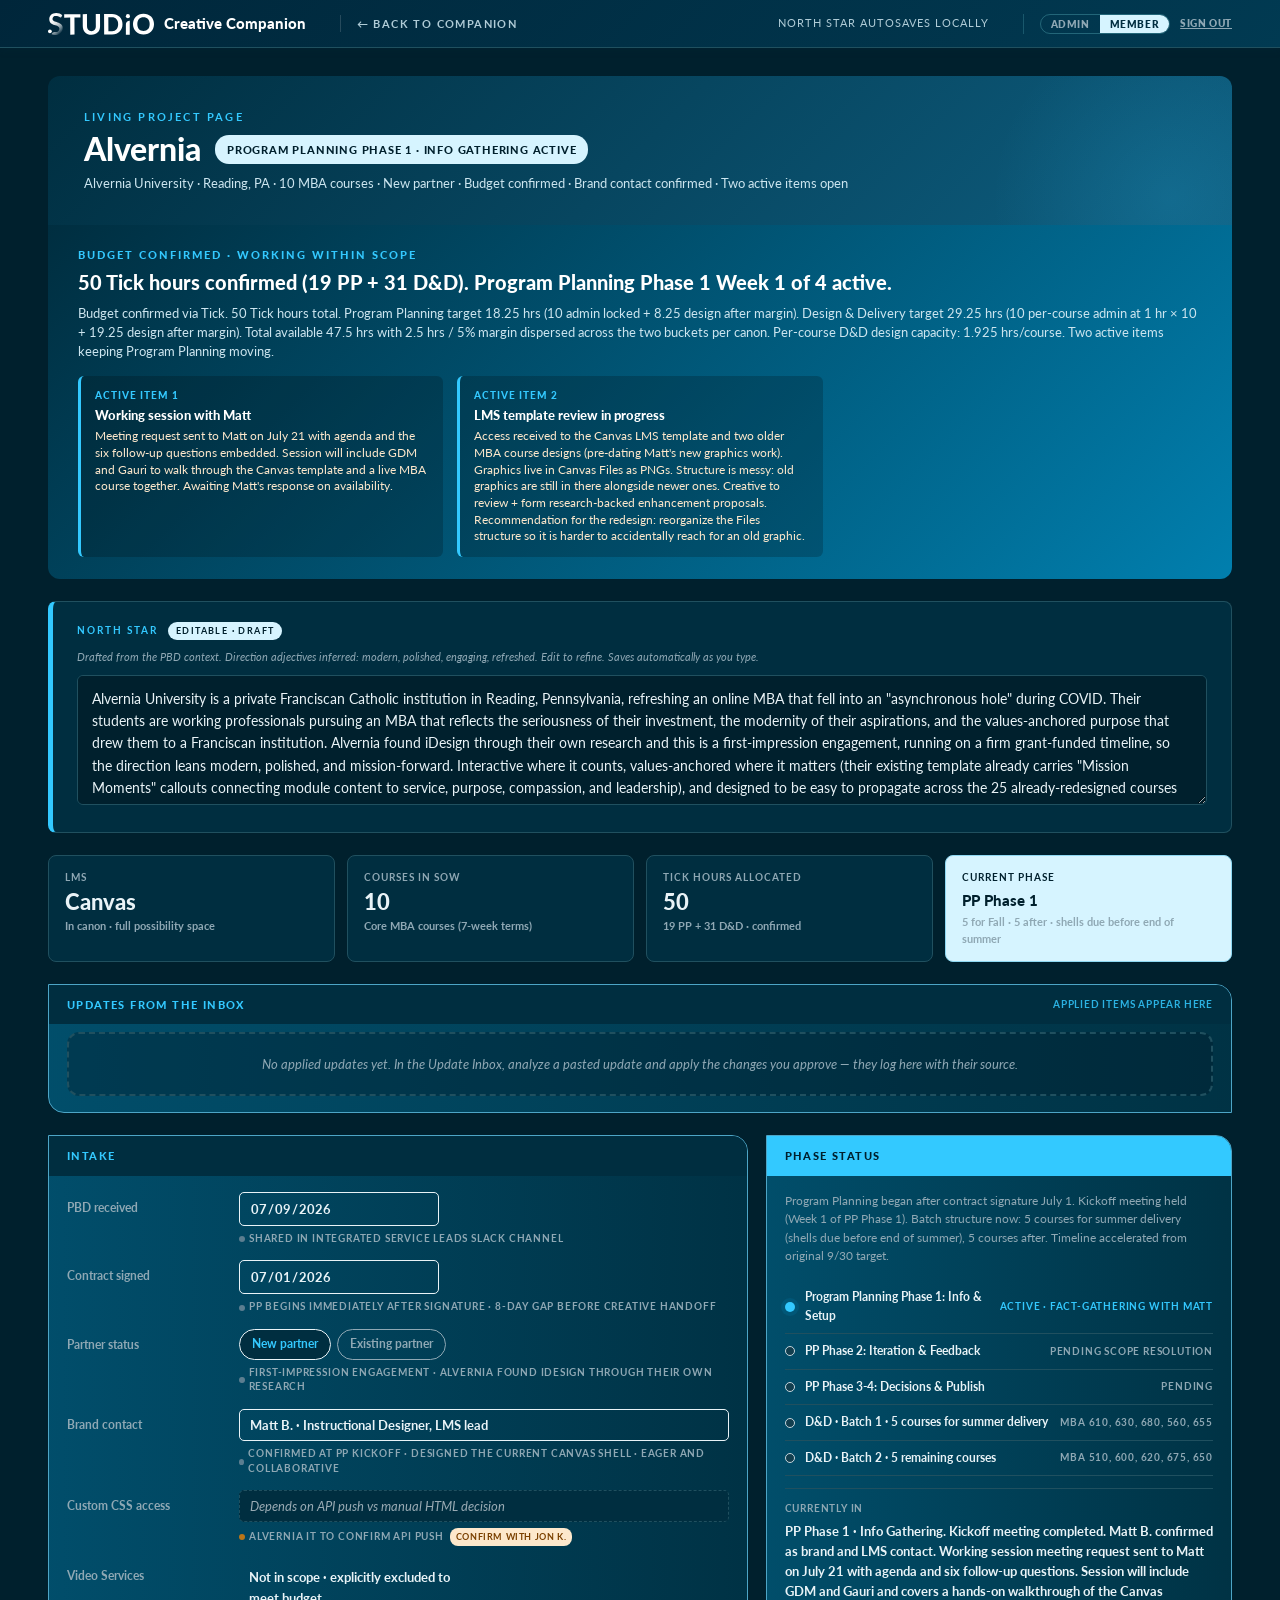
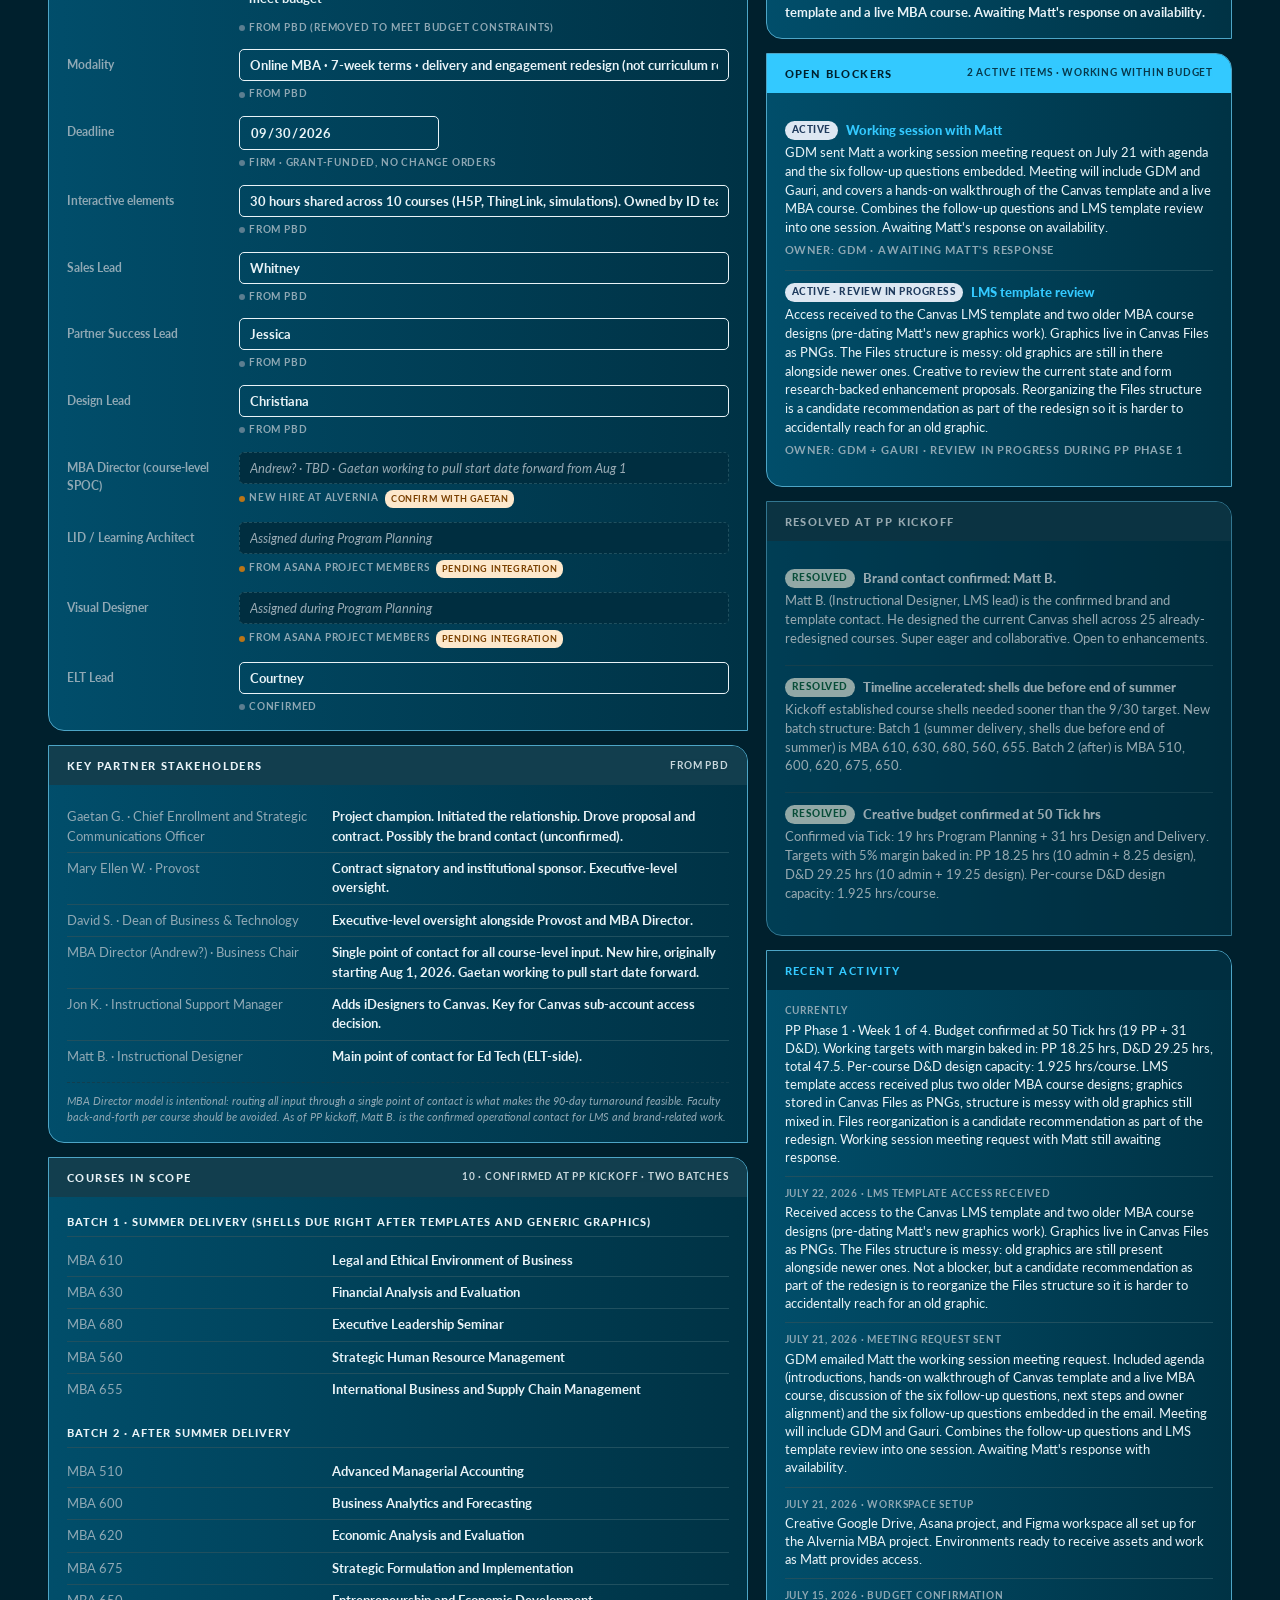
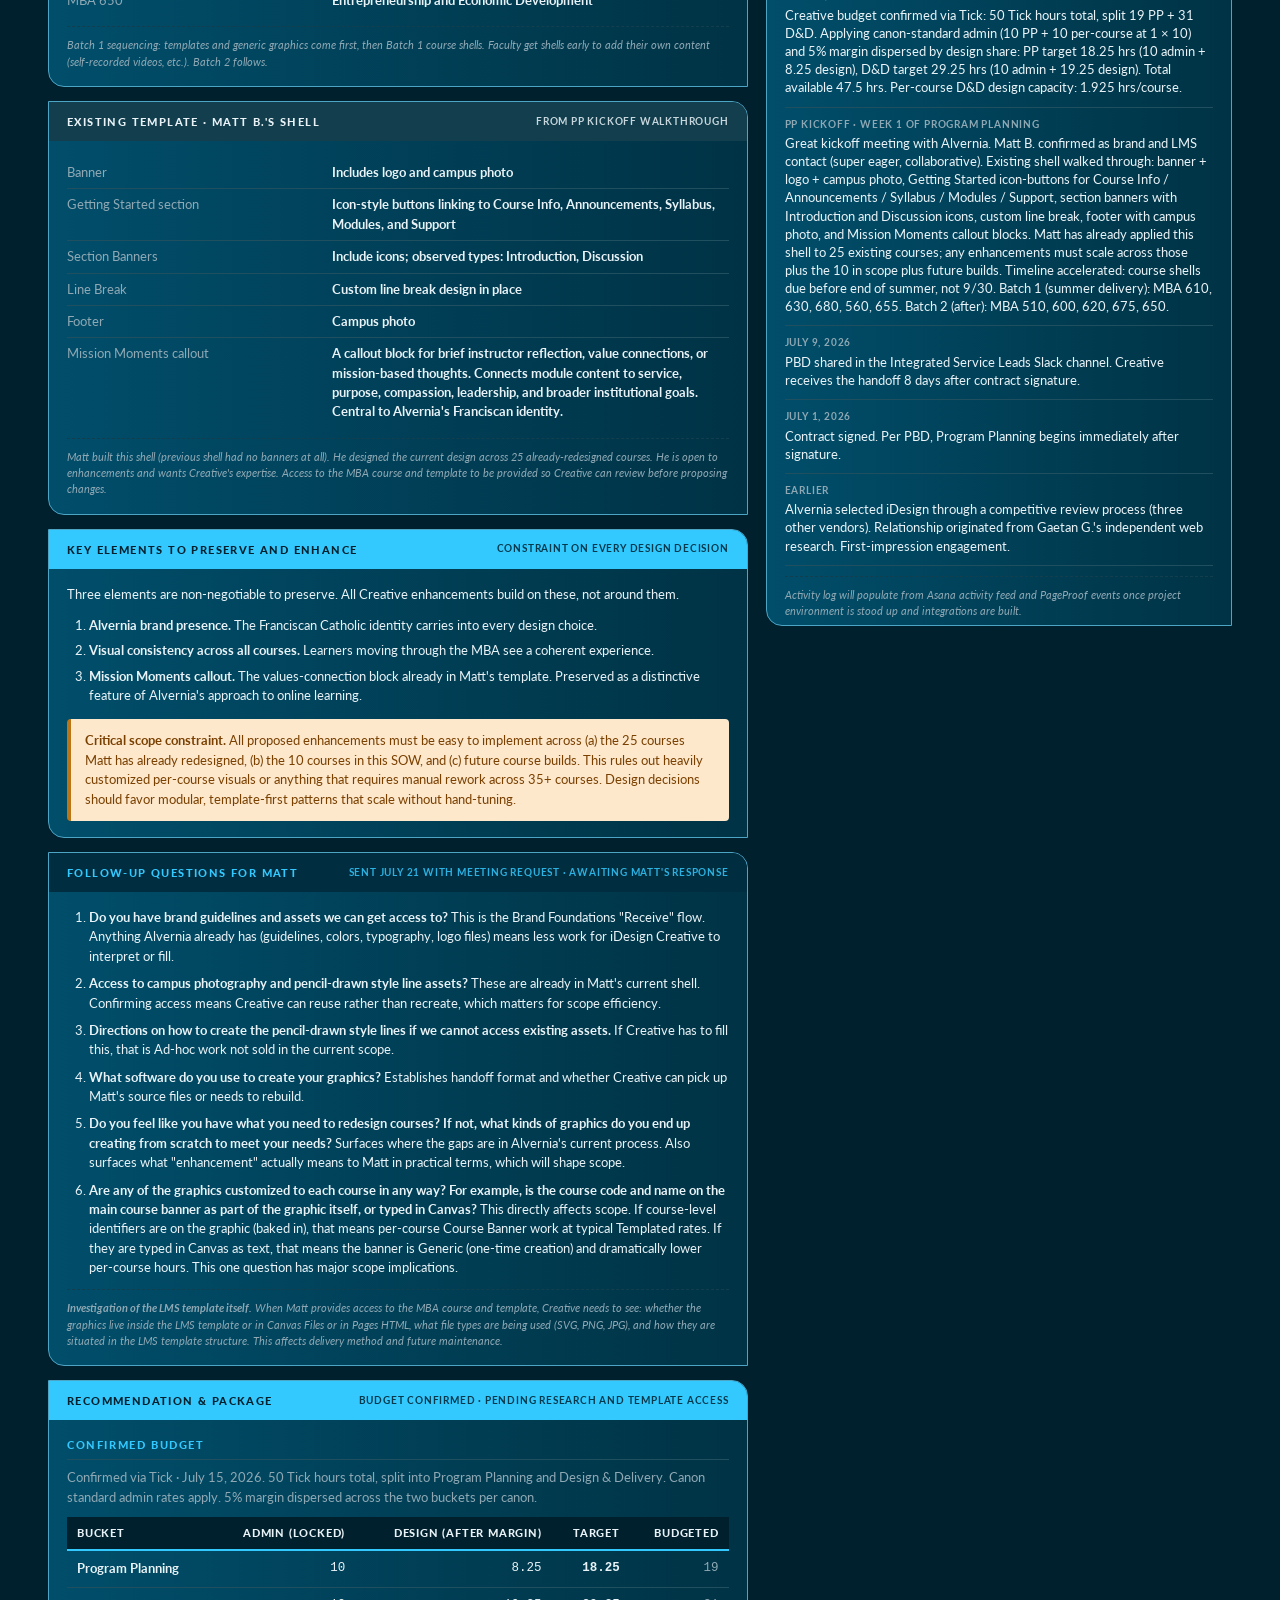
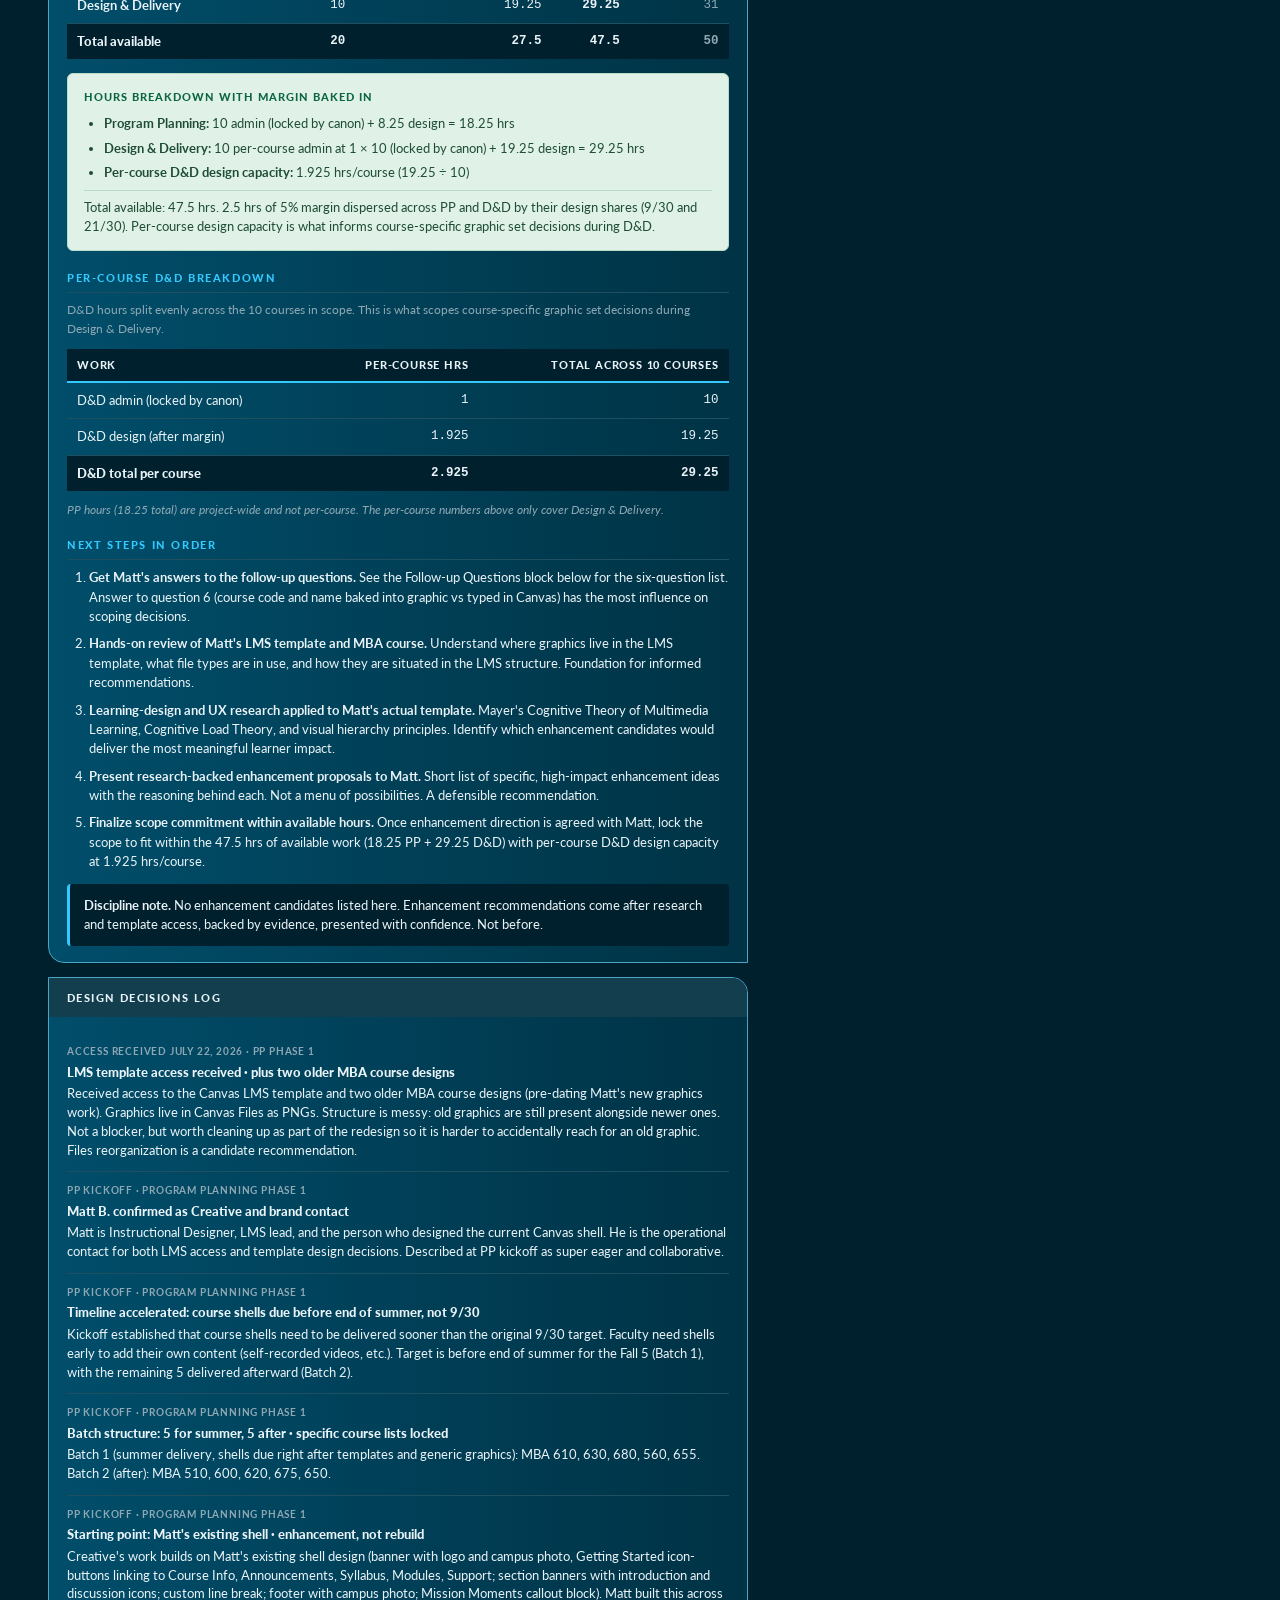
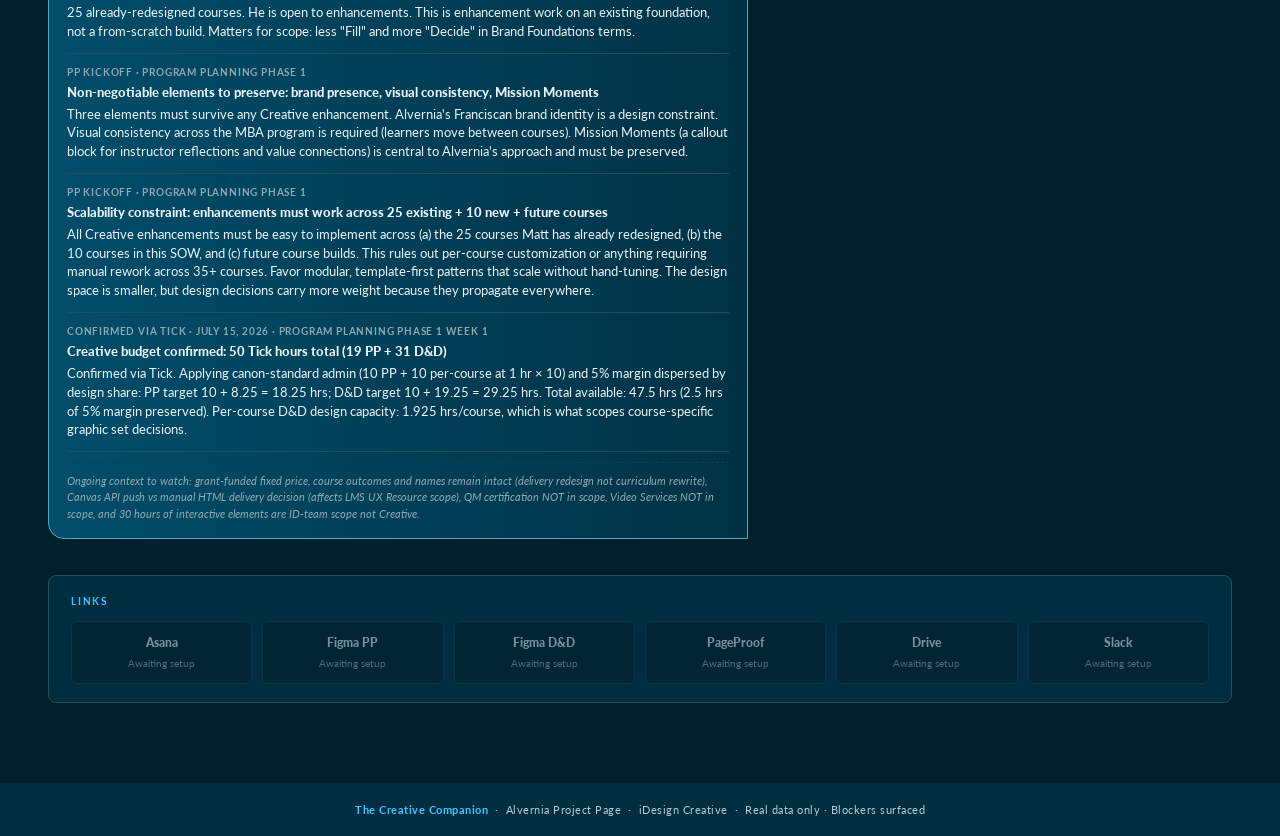
==== commit 49d0617c: "Sync: admin lock, Scope Check tab, gate removed" ====
--- a/Projects/Alvernia.html
+++ b/Projects/Alvernia.html
@@ -6,7 +6,7 @@
 <meta name="viewport" content="width=device-width, initial-scale=1.0" />
 <title>Alvernia · Studio | Creative Companion</title>
 <link href="https://fonts.googleapis.com/css2?family=Lato:wght@300;400;700;900&display=swap" rel="stylesheet" />
-<link rel="stylesheet" href="../assets/companion.css?v=5" />
+<link rel="stylesheet" href="../assets/companion.css?v=6" />
 <style>
   *, *::before, *::after { box-sizing: border-box; }
   body { font-family: 'Lato', system-ui, sans-serif; color: var(--text-body); background: var(--bg-soft); margin: 0; line-height: 1.55; }
@@ -884,6 +884,6 @@
   });
 </script>
 
-<script src="../assets/companion.js?v=5"></script>
+<script src="../assets/companion.js?v=6"></script>
 </body>
 </html>
